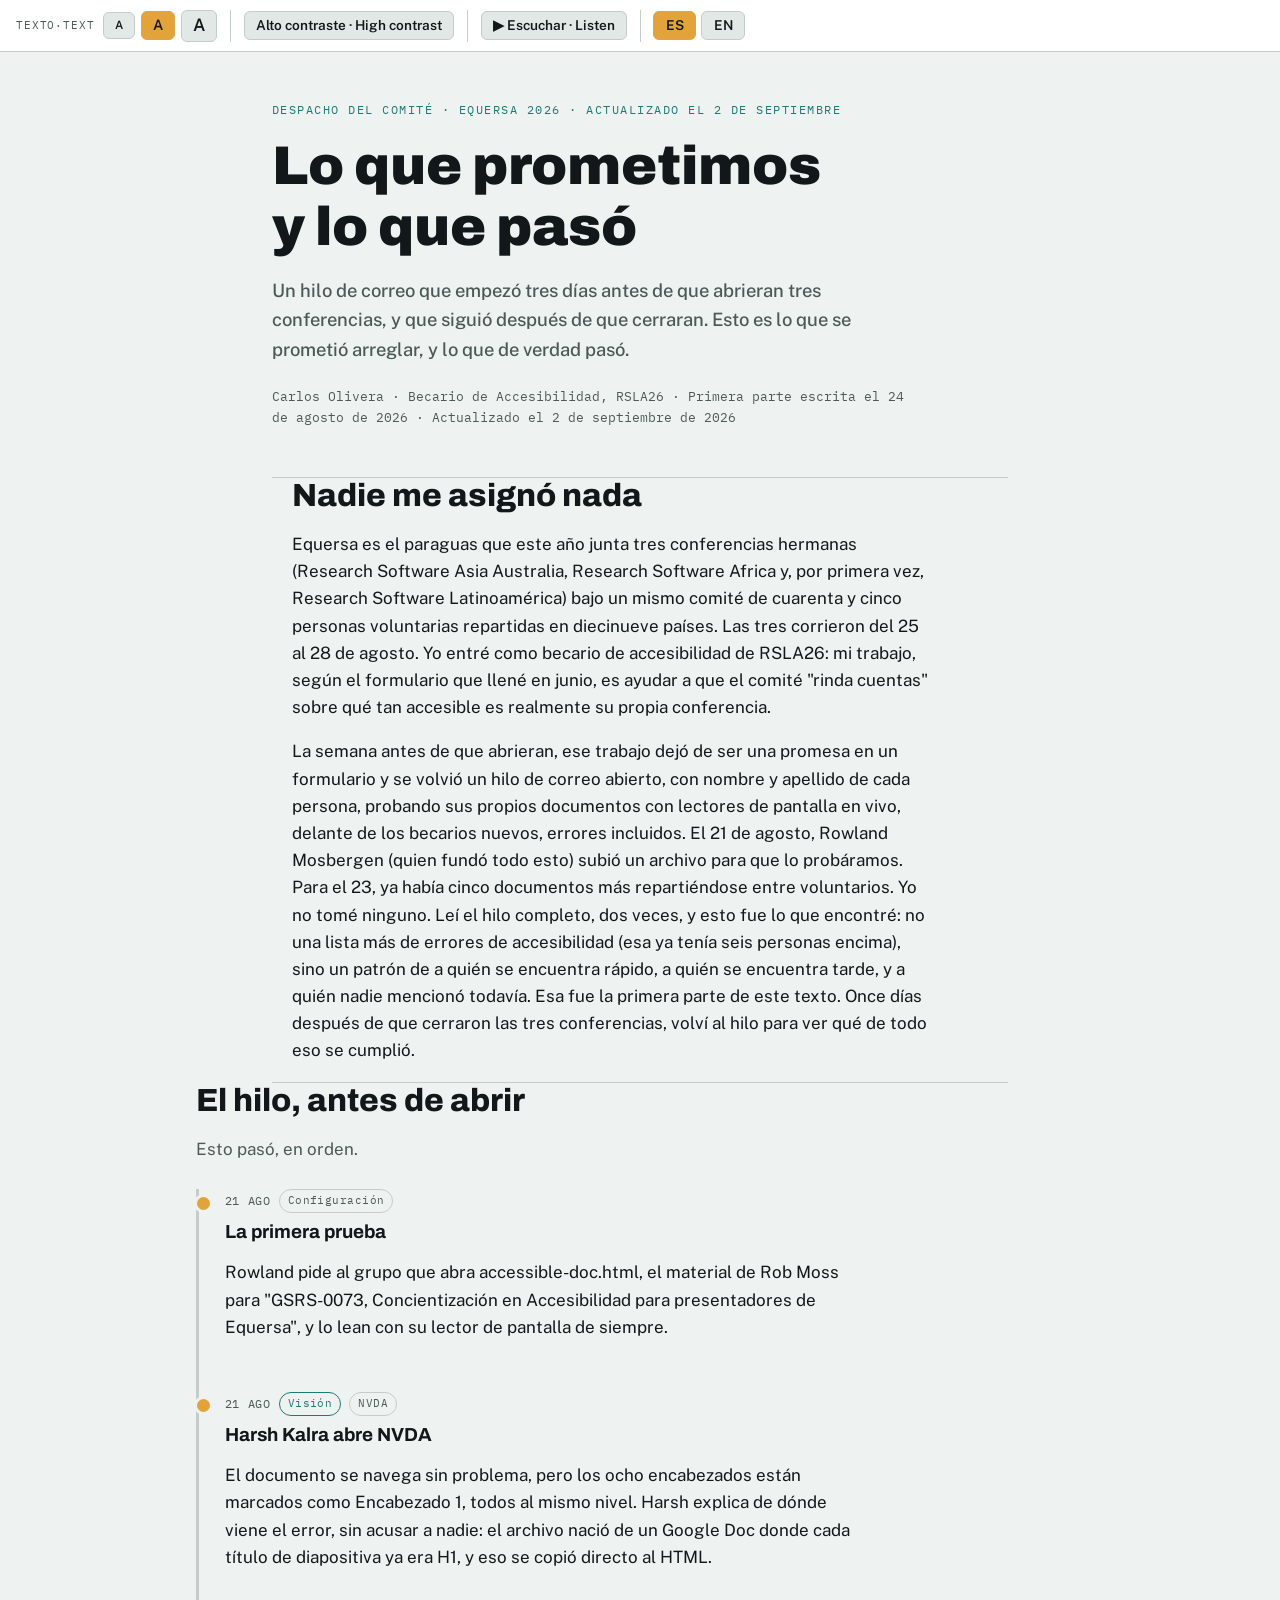
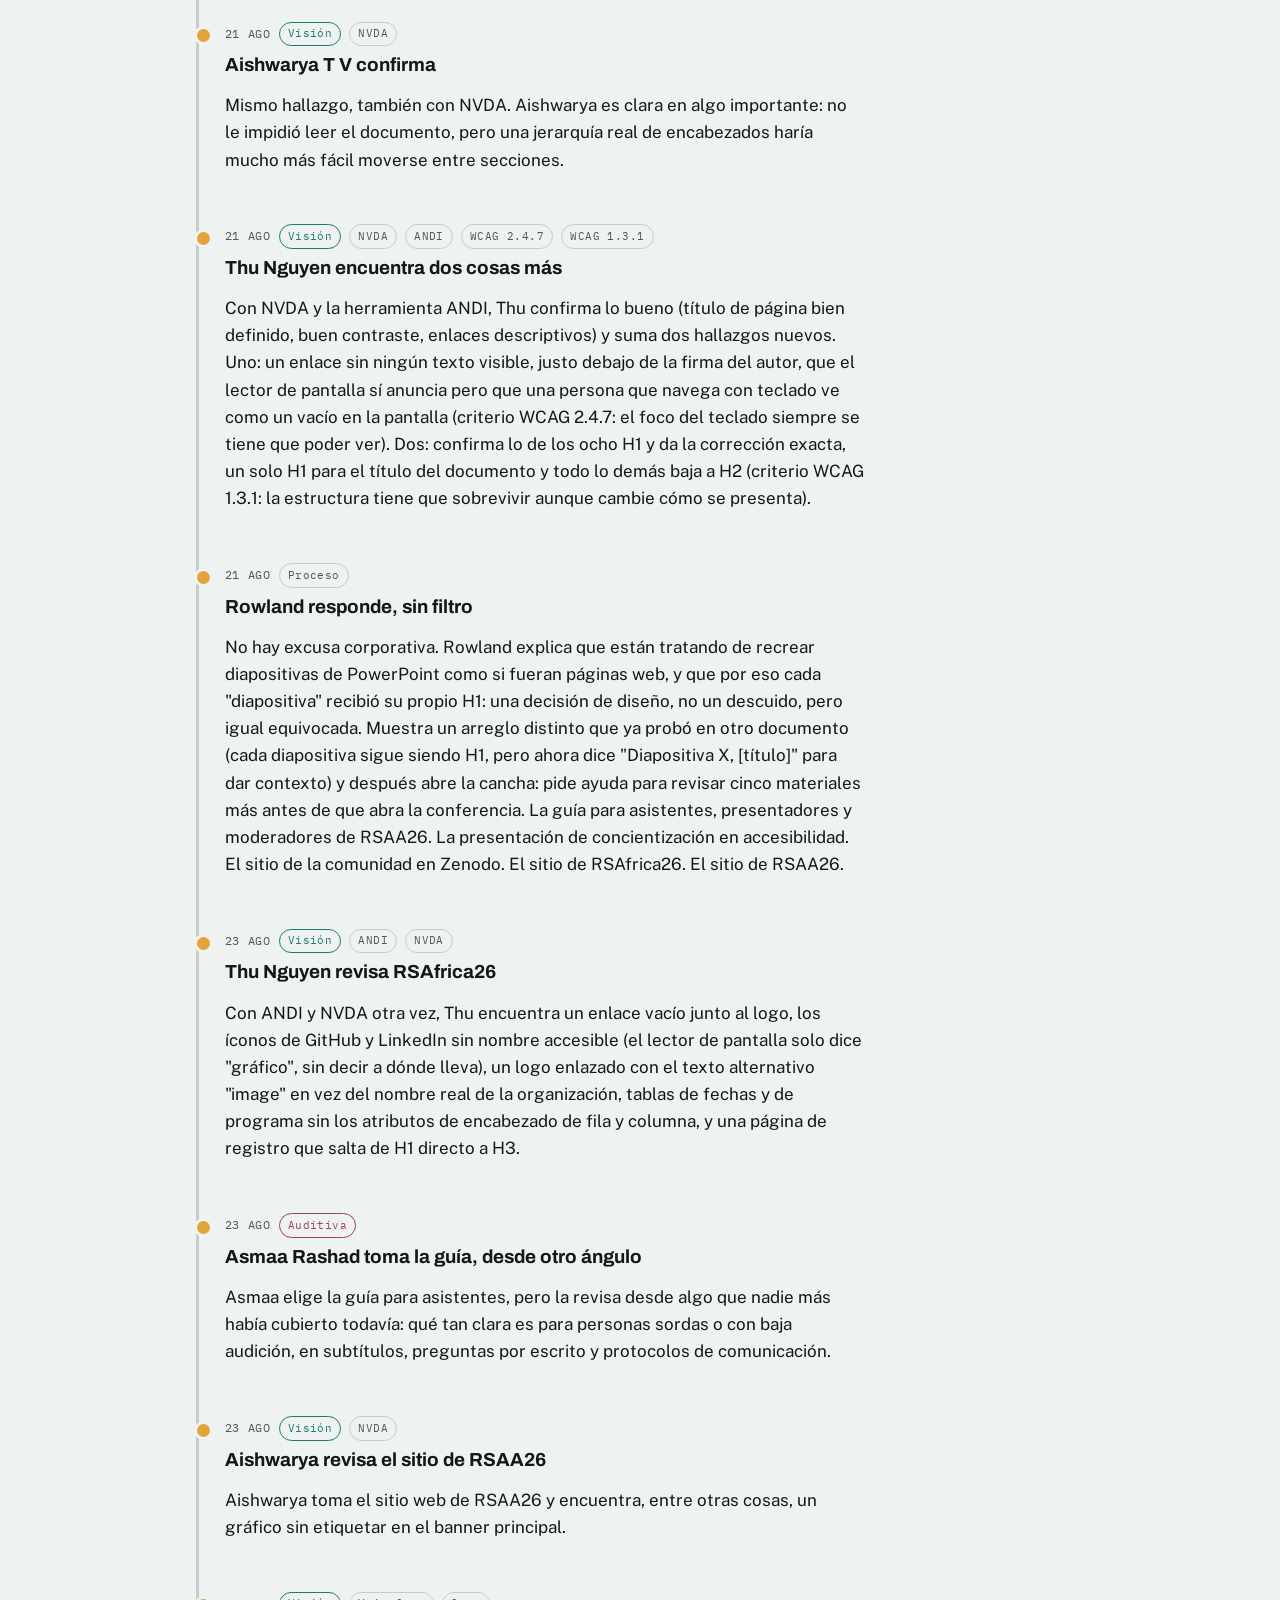
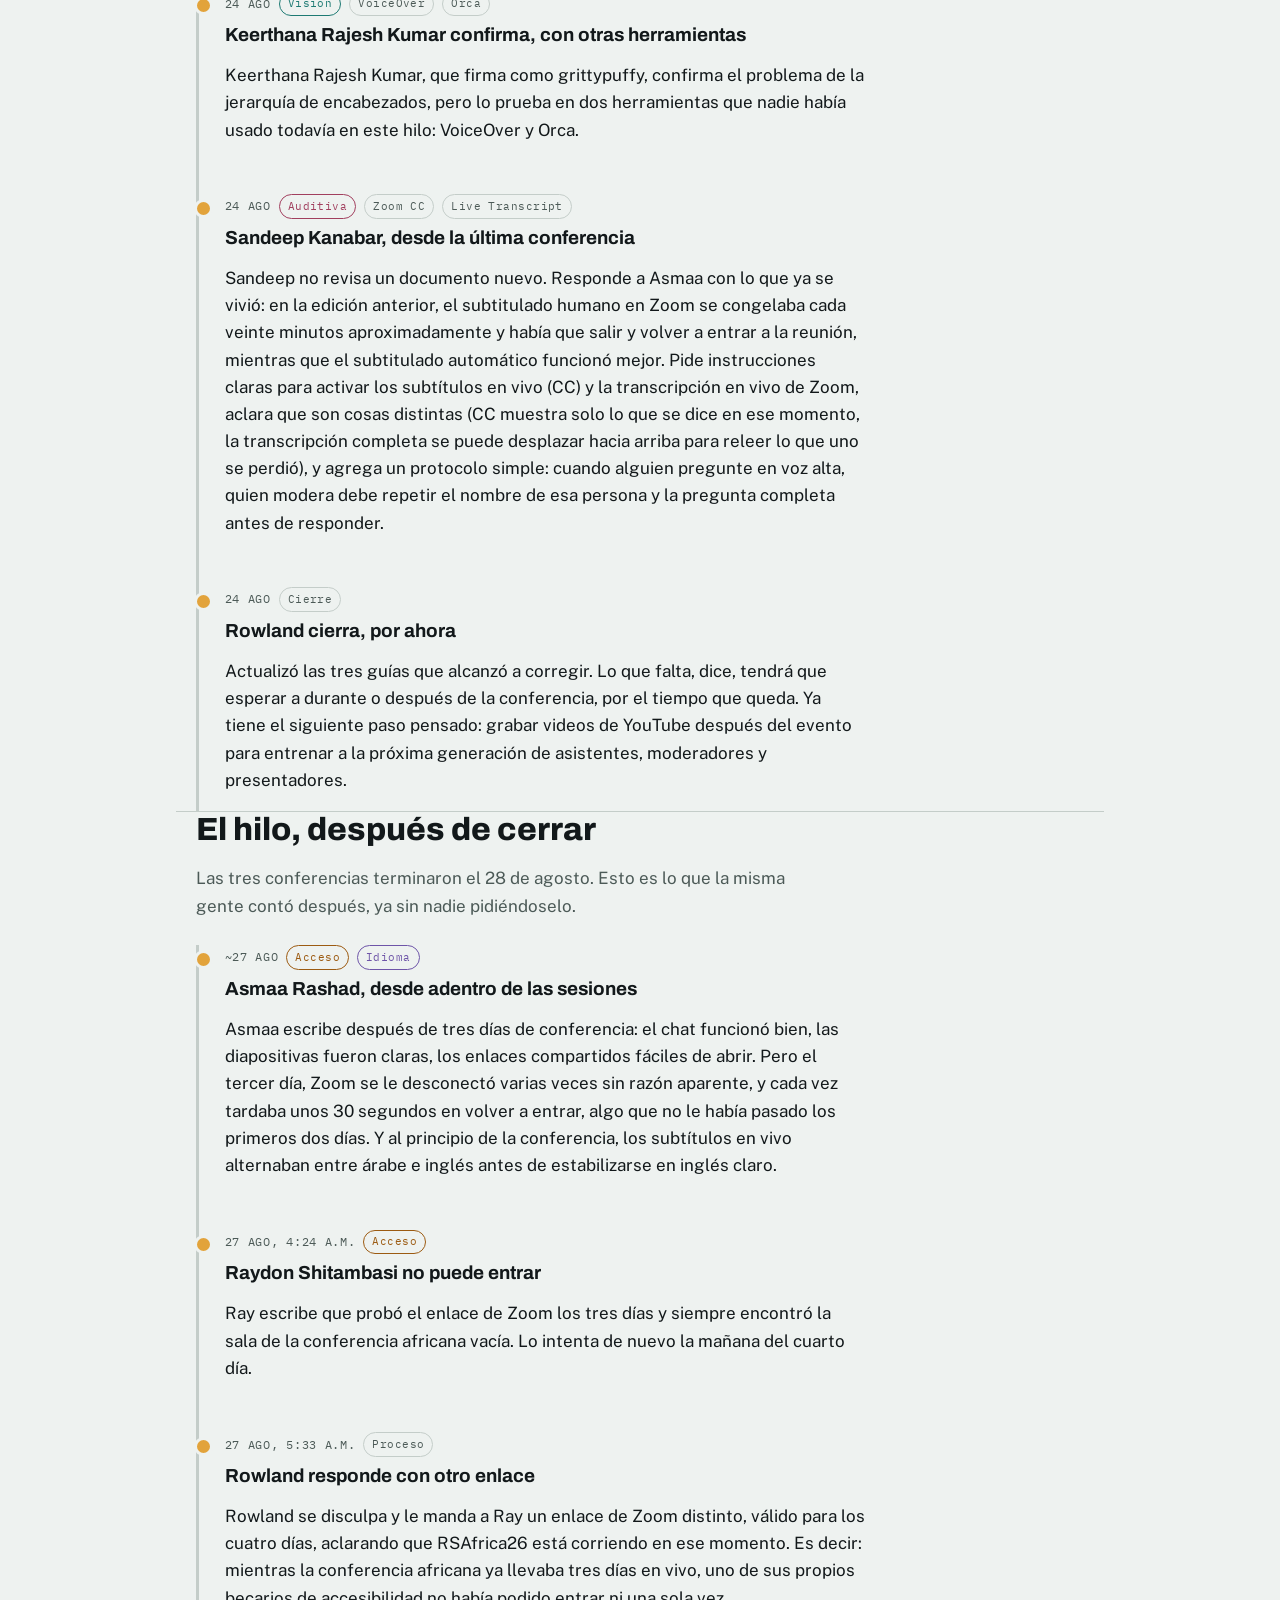
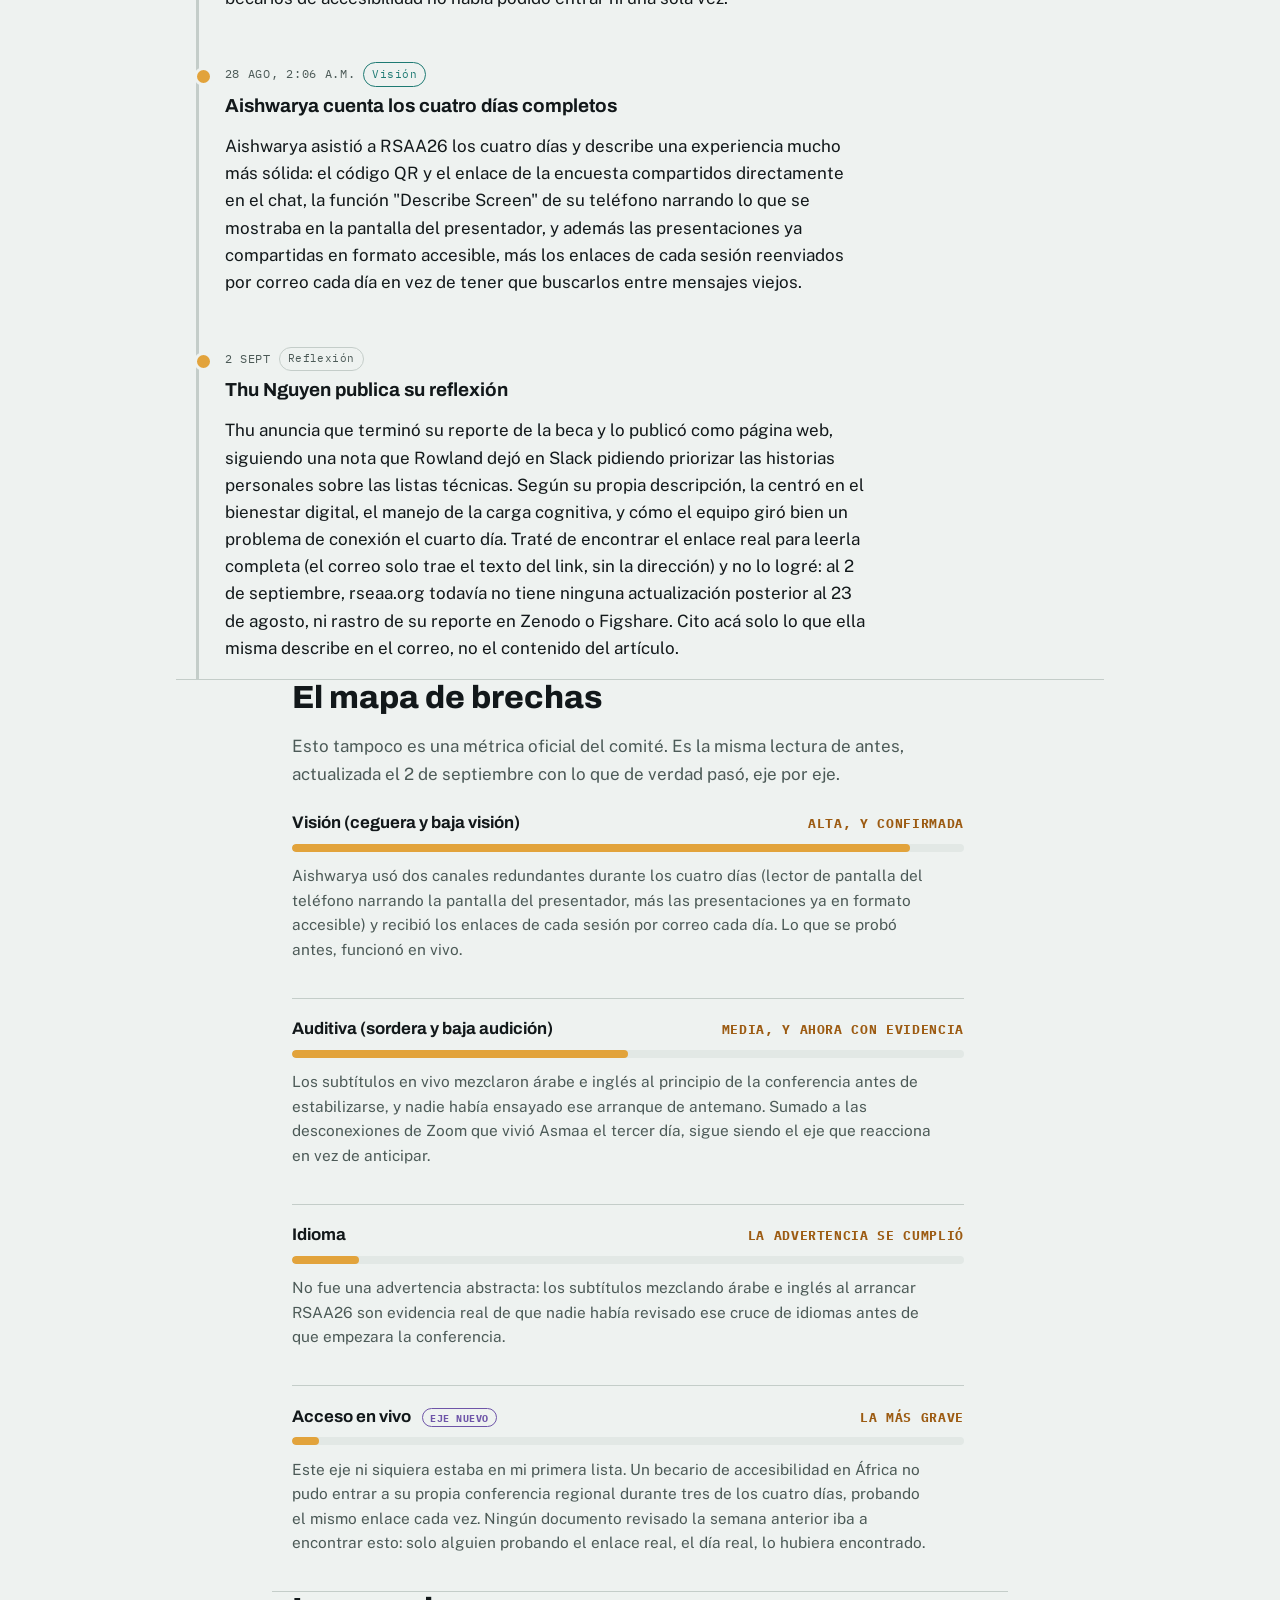
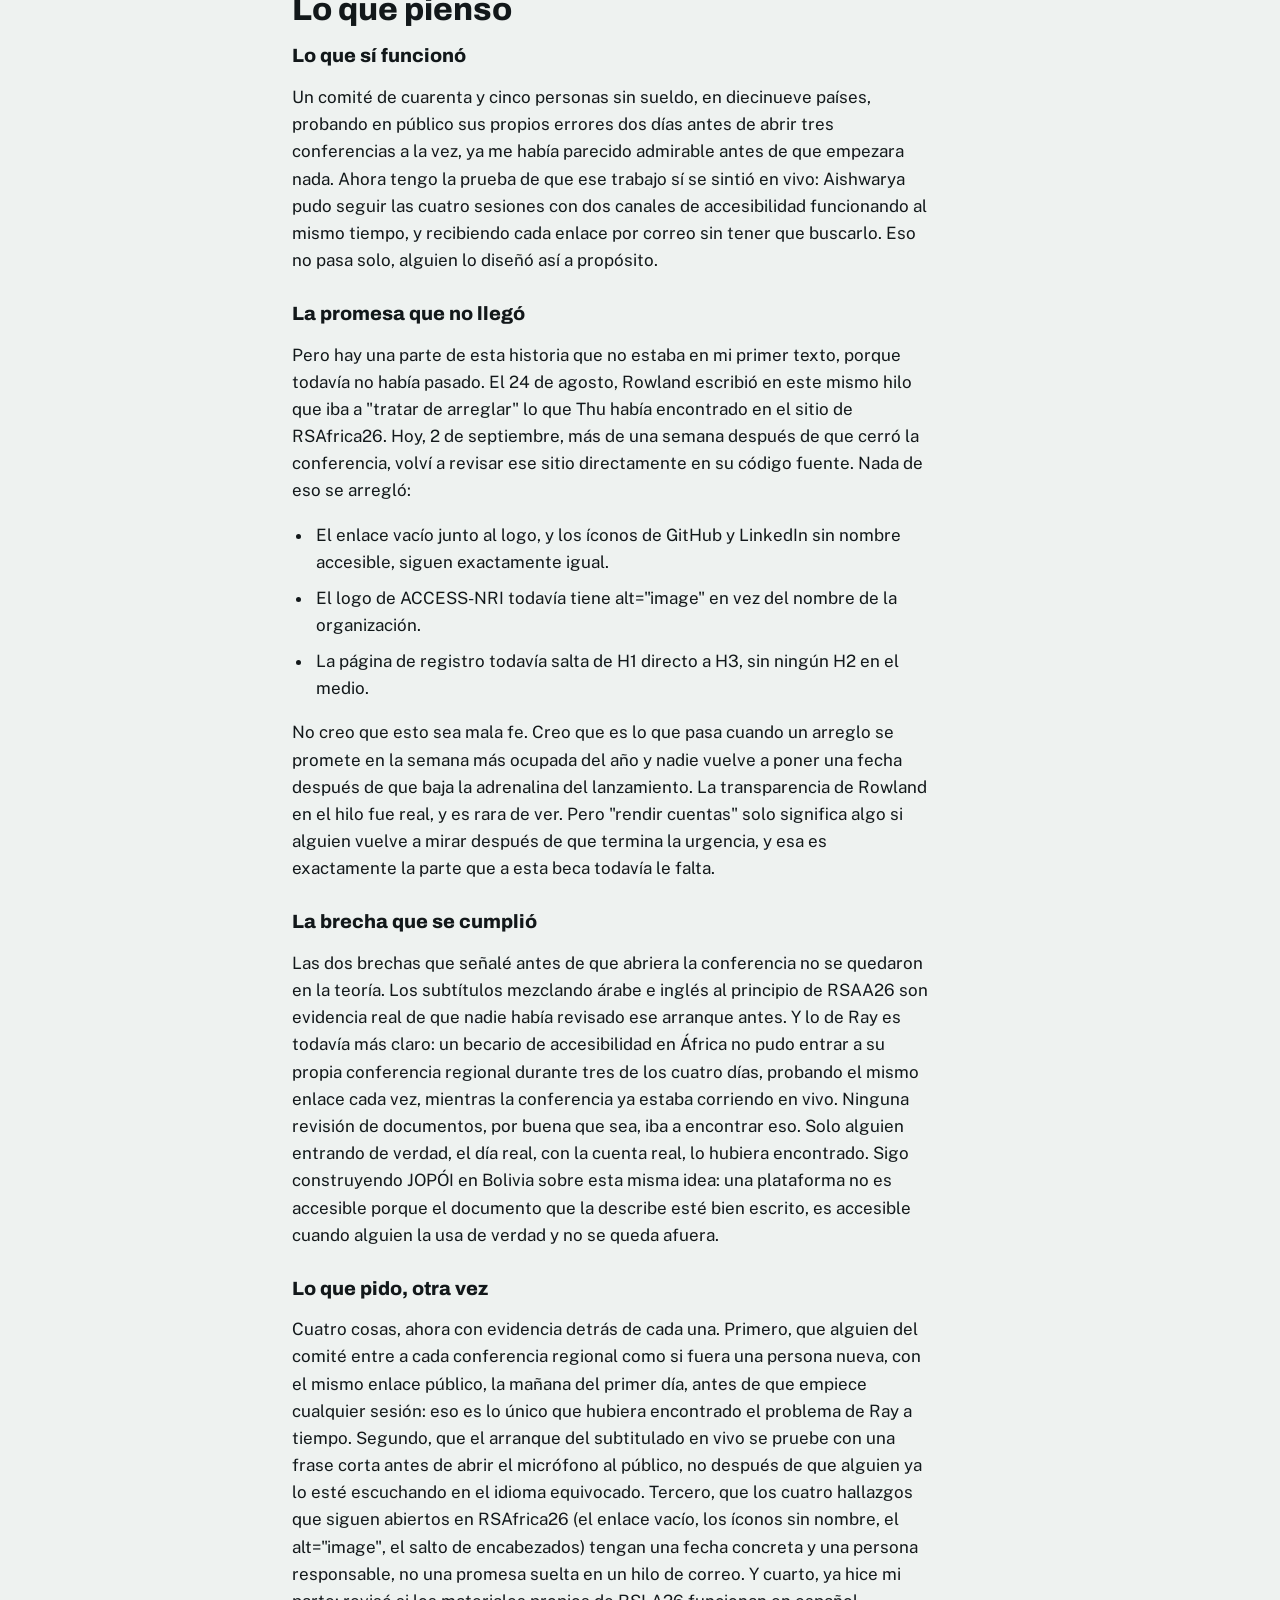
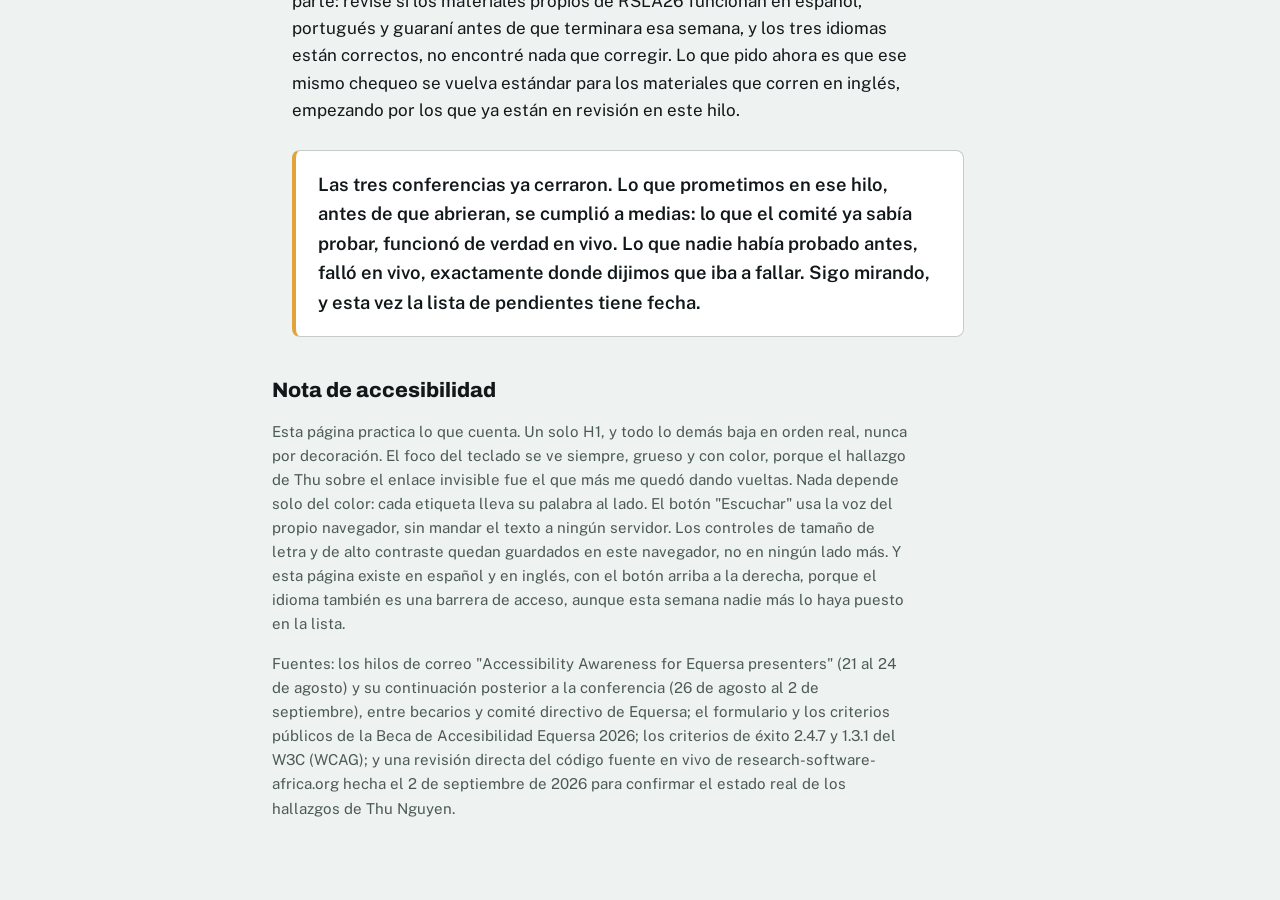
==== public/equersa/index.html @ f3bc0be7 "Add Equersa accessibility fellowship report as standalone page Bilingual (ES/EN) report by Carlos on" ====
<!DOCTYPE html>
<html lang="es">
<head>
<meta charset="UTF-8">
<meta name="viewport" content="width=device-width, initial-scale=1.0">
<title>Lo Que Prometimos Y Lo Que Pasó</title>
<meta name="description" content="Un becario de accesibilidad de Equersa revisa, en español e inglés, lo que el comité de RSAA26/RSAfrica26/RSLA26 prometió arreglar antes de la conferencia y lo que de verdad pasó durante y después de ella.">
<meta property="og:title" content="Lo Que Prometimos Y Lo Que Pasó">
<meta property="og:description" content="Accesibilidad real en RSAA26, RSAfrica26 y RSLA26: lo prometido, lo verificado, lo que falló en vivo. Por Carlos Olivera, becario de accesibilidad de Equersa.">
<meta property="og:type" content="article">
<link rel="icon" href="data:image/svg+xml,%3Csvg xmlns=%22http://www.w3.org/2000/svg%22 viewBox=%220 0 100 100%22%3E%3Ctext y=%22.9em%22 font-size=%2290%22%3E%F0%9F%A7%B5%3C/text%3E%3C/svg%3E">
<link rel="stylesheet" href="https://fonts.googleapis.com/css2?family=Archivo:wght@600;700;800;900&family=Public+Sans:ital,wght@0,400;0,500;0,600;0,700;1,500&family=IBM+Plex+Mono:wght@400;500;600&display=swap">
<style>
  :root {
    --bg: #EEF2F0;
    --surface: #FFFFFF;
    --surface-2: #E2E8E5;
    --border: #C4CDC9;
    --text-hi: #12181A;
    --text-lo: #4C5A57;
    --accent: #9C5B12;
    --accent-strong: #E2A33B;
    --teal: #1E7A73;
    --rose: #A13F5E;
    --violet: #6E55A8;
    --user-scale: 1;
    color-scheme: light;
  }
  @media (prefers-color-scheme: dark) {
    :root:not([data-theme="light"]) {
      --bg: #12151A;
      --surface: #1A1F26;
      --surface-2: #232B33;
      --border: #384450;
      --text-hi: #F2F4F3;
      --text-lo: #ABB6BD;
      --accent: #E2A33B;
      --accent-strong: #E2A33B;
      --teal: #56D6CA;
      --rose: #EE93B4;
      --violet: #B49CE8;
      color-scheme: dark;
    }
  }
  :root[data-theme="dark"] {
    --bg: #12151A;
    --surface: #1A1F26;
    --surface-2: #232B33;
    --border: #384450;
    --text-hi: #F2F4F3;
    --text-lo: #ABB6BD;
    --accent: #E2A33B;
    --accent-strong: #E2A33B;
    --teal: #56D6CA;
    --rose: #EE93B4;
    --violet: #B49CE8;
    color-scheme: dark;
  }
  :root[data-contrast="high"] {
    --bg: #FFFFFF;
    --surface: #FFFFFF;
    --surface-2: #FFFFFF;
    --border: #000000;
    --text-hi: #000000;
    --text-lo: #000000;
    --accent: #7A4300;
    --accent-strong: #7A4300;
    --teal: #004D46;
    --rose: #7A0033;
    --violet: #3D2966;
    color-scheme: light;
  }
  * { box-sizing: border-box; }
  html, body { margin: 0; padding: 0; }
  body {
    background: var(--bg);
    color: var(--text-hi);
    font-family: "Public Sans", -apple-system, "Segoe UI", Roboto, sans-serif;
    font-size: calc(1.0625rem * var(--user-scale));
    line-height: 1.6;
    -webkit-font-smoothing: antialiased;
  }
  img { max-width: 100%; }
  h1, h2, h3 {
    font-family: "Archivo", "Segoe UI", sans-serif;
    color: var(--text-hi);
    text-wrap: balance;
    line-height: 1.12;
    margin: 0;
  }
  .mono {
    font-family: "IBM Plex Mono", ui-monospace, Consolas, monospace;
  }
  a { color: var(--teal); text-decoration-thickness: 2px; text-underline-offset: 3px; }
  a:hover { color: var(--accent); }
  button { font-family: inherit; cursor: pointer; }
  :focus-visible {
    outline: 3px solid var(--accent-strong);
    outline-offset: 3px;
    border-radius: 2px;
  }

  .skip-link {
    position: absolute;
    left: 1rem;
    top: -4rem;
    background: var(--accent-strong);
    color: #14171A;
    font-weight: 700;
    padding: 0.7rem 1.1rem;
    border-radius: 6px;
    z-index: 100;
    transition: top 0.15s ease;
  }
  .skip-link:focus { top: 1rem; }
  @media (prefers-reduced-motion: reduce) { .skip-link { transition: none; } }

  .controlbar {
    position: sticky;
    top: 0;
    z-index: 40;
    display: flex;
    flex-wrap: wrap;
    align-items: center;
    gap: 0.6rem;
    padding: 0.6rem 1rem;
    background: var(--surface);
    border-bottom: 1px solid var(--border);
  }
  .ctl-group { display: flex; align-items: center; gap: 0.35rem; }
  .ctl-label {
    font-family: "IBM Plex Mono", monospace;
    font-size: 0.68rem;
    letter-spacing: 0.08em;
    text-transform: uppercase;
    color: var(--text-lo);
    margin-right: 0.15rem;
  }
  .ctl-btn {
    background: var(--surface-2);
    color: var(--text-hi);
    border: 1px solid var(--border);
    border-radius: 6px;
    padding: 0.4rem 0.7rem;
    font-size: 0.85rem;
    font-weight: 600;
    line-height: 1;
  }
  .ctl-btn[aria-pressed="true"] {
    background: var(--accent-strong);
    color: #14171A;
    border-color: var(--accent-strong);
  }
  .size-s { font-size: 0.72rem; }
  .size-m { font-size: 0.9rem; }
  .size-l { font-size: 1.08rem; }
  .ctl-sep { width: 1px; align-self: stretch; background: var(--border); margin: 0 0.2rem; }

  main { display: block; }
  .wrap { max-width: 46rem; margin: 0 auto; padding: 0 1.25rem; }
  .wrap-wide { max-width: 58rem; margin: 0 auto; padding: 0 1.25rem; }

  .masthead { padding: 3rem 0 2.2rem; border-bottom: 1px solid var(--border); }
  .kicker {
    font-family: "IBM Plex Mono", monospace;
    font-size: 0.78rem;
    letter-spacing: 0.12em;
    text-transform: uppercase;
    color: var(--teal);
    display: block;
    margin-bottom: 1rem;
  }
  h1.title { font-size: clamp(2.1rem, 5vw, 3.4rem); font-weight: 900; }
  .subhead {
    margin-top: 1.1rem;
    font-size: 1.15rem;
    color: var(--text-lo);
    max-width: 40rem;
    font-weight: 500;
  }
  .byline {
    margin-top: 1.4rem;
    font-family: "IBM Plex Mono", monospace;
    font-size: 0.82rem;
    color: var(--text-lo);
  }

  section { padding: 2.6rem 0; border-bottom: 1px solid var(--border); }
  section:last-of-type { border-bottom: none; }
  h2.section-title { font-size: clamp(1.5rem, 3.4vw, 2rem); font-weight: 800; margin-bottom: 1.1rem; }
  .section-intro { color: var(--text-lo); max-width: 40rem; margin-bottom: 1.6rem; }
  p { max-width: 40rem; }
  p + p { margin-top: 1rem; }

  .timeline { position: relative; border-left: 3px solid var(--border); padding-left: 1.6rem; display: flex; flex-direction: column; gap: 2.1rem; max-width: 42rem; }
  .entry { position: relative; }
  .entry::before {
    content: "";
    position: absolute;
    left: -1.94rem;
    top: 0.3rem;
    width: 13px;
    height: 13px;
    border-radius: 50%;
    background: var(--accent-strong);
    border: 3px solid var(--bg);
  }
  .entry-meta { display: flex; flex-wrap: wrap; align-items: center; gap: 0.5rem; margin-bottom: 0.5rem; }
  .entry-date { font-family: "IBM Plex Mono", monospace; font-size: 0.72rem; letter-spacing: 0.06em; color: var(--text-lo); text-transform: uppercase; }
  h3.entry-title { font-size: 1.18rem; font-weight: 700; margin-bottom: 0.5rem; }
  .entry p { color: var(--text-hi); }

  .tag {
    display: inline-block;
    font-family: "IBM Plex Mono", monospace;
    font-size: 0.68rem;
    letter-spacing: 0.04em;
    padding: 0.16rem 0.5rem;
    border-radius: 999px;
    border: 1px solid var(--border);
    color: var(--text-lo);
    white-space: nowrap;
  }
  .tag-vision { border-color: var(--teal); color: var(--teal); }
  .tag-hearing { border-color: var(--rose); color: var(--rose); }
  .tag-access { border-color: var(--accent); color: var(--accent); }
  .tag-language { border-color: var(--violet); color: var(--violet); }
  .tag-process { border-color: var(--border); color: var(--text-lo); }

  .divider {
    max-width: 42rem;
    font-family: "IBM Plex Mono", monospace;
    font-size: 0.78rem;
    letter-spacing: 0.06em;
    text-transform: uppercase;
    color: var(--text-lo);
    margin: 2rem 0 0;
  }

  .meter-row { max-width: 42rem; padding: 1.3rem 0; border-top: 1px solid var(--border); }
  .meter-row:first-of-type { border-top: none; padding-top: 0; }
  .meter-head { display: flex; flex-wrap: wrap; align-items: baseline; justify-content: space-between; gap: 0.6rem; }
  h3.meter-title { font-size: 1.05rem; font-weight: 700; }
  .meter-level { font-family: "IBM Plex Mono", monospace; font-weight: 700; font-size: 0.82rem; letter-spacing: 0.05em; color: var(--accent); text-align: right; }
  .meter-track { margin-top: 0.6rem; height: 8px; border-radius: 999px; background: var(--surface-2); overflow: hidden; }
  .meter-fill { height: 100%; background: var(--accent-strong); border-radius: 999px; }
  .meter-note { margin-top: 0.7rem; color: var(--text-lo); font-size: 0.96rem; }
  .meter-badge {
    font-family: "IBM Plex Mono", monospace;
    font-size: 0.65rem;
    letter-spacing: 0.05em;
    text-transform: uppercase;
    border: 1px solid var(--violet);
    color: var(--violet);
    padding: 0.1rem 0.45rem;
    border-radius: 999px;
    margin-left: 0.5rem;
  }

  .callout {
    max-width: 42rem;
    background: var(--surface);
    border: 1px solid var(--border);
    border-left: 4px solid var(--accent-strong);
    border-radius: 8px;
    padding: 1.2rem 1.4rem;
    margin-top: 1.6rem;
  }
  .callout p { margin: 0; color: var(--text-hi); }

  h3.sub-title { font-size: 1.2rem; font-weight: 800; margin: 1.8rem 0 0.6rem; }
  h3.sub-title:first-of-type { margin-top: 0; }

  .evidence-list {
    max-width: 40rem;
    margin: 1rem 0;
    padding-left: 1.3rem;
    color: var(--text-hi);
    display: flex;
    flex-direction: column;
    gap: 0.55rem;
  }
  .evidence-list li { padding-left: 0.2rem; }

  .closing {
    max-width: 40rem;
    font-size: 1.15rem;
    font-weight: 600;
    margin-top: 1.6rem;
  }

  footer.a11y-note { padding: 2.6rem 0 4rem; }
  footer.a11y-note p { color: var(--text-lo); font-size: 0.94rem; }
  footer.a11y-note h2.section-title { font-size: 1.3rem; }

  @media (prefers-reduced-motion: no-preference) {
    .masthead { animation: rise 0.5s ease both; }
    @keyframes rise { from { opacity: 0; transform: translateY(10px); } to { opacity: 1; transform: translateY(0); } }
  }

  @media (max-width: 640px) {
    .controlbar { gap: 0.4rem; }
    .ctl-label { display: none; }
  }
</style>
</head>
<body>

<a class="skip-link" href="#main">Saltar al contenido · Skip to content</a>

<div class="controlbar" role="toolbar" aria-label="Preferencias de lectura · Reading preferences">
  <div class="ctl-group">
    <span class="ctl-label">Texto·Text</span>
    <button type="button" id="size-s" class="ctl-btn size-s" aria-label="Tamaño de texto pequeño · Small text size">A</button>
    <button type="button" id="size-m" class="ctl-btn size-m" aria-label="Tamaño de texto mediano · Medium text size" aria-pressed="true">A</button>
    <button type="button" id="size-l" class="ctl-btn size-l" aria-label="Tamaño de texto grande · Large text size">A</button>
  </div>
  <div class="ctl-sep"></div>
  <div class="ctl-group">
    <button type="button" id="contrast-toggle" class="ctl-btn" aria-pressed="false">Alto contraste · High contrast</button>
  </div>
  <div class="ctl-sep"></div>
  <div class="ctl-group">
    <button type="button" id="listen-toggle" class="ctl-btn" aria-pressed="false">▶ Escuchar · Listen</button>
  </div>
  <div class="ctl-sep"></div>
  <div class="ctl-group" role="group" aria-label="Idioma · Language">
    <button type="button" id="lang-es" class="ctl-btn" aria-pressed="true">ES</button>
    <button type="button" id="lang-en" class="ctl-btn" aria-pressed="false">EN</button>
  </div>
</div>

<main id="main">

<div id="content-es" lang="es">

  <header class="masthead wrap">
    <span class="kicker">Despacho del comité · Equersa 2026 · Actualizado el 2 de septiembre</span>
    <h1 class="title">Lo que prometimos y lo que pasó</h1>
    <p class="subhead">Un hilo de correo que empezó tres días antes de que abrieran tres conferencias, y que siguió después de que cerraran. Esto es lo que se prometió arreglar, y lo que de verdad pasó.</p>
    <p class="byline mono">Carlos Olivera · Becario de Accesibilidad, RSLA26 · Primera parte escrita el 24 de agosto de 2026 · Actualizado el 2 de septiembre de 2026</p>
  </header>

  <section class="wrap">
    <h2 class="section-title">Nadie me asignó nada</h2>
    <p>Equersa es el paraguas que este año junta tres conferencias hermanas (Research Software Asia Australia, Research Software Africa y, por primera vez, Research Software Latinoamérica) bajo un mismo comité de cuarenta y cinco personas voluntarias repartidas en diecinueve países. Las tres corrieron del 25 al 28 de agosto. Yo entré como becario de accesibilidad de RSLA26: mi trabajo, según el formulario que llené en junio, es ayudar a que el comité "rinda cuentas" sobre qué tan accesible es realmente su propia conferencia.</p>
    <p>La semana antes de que abrieran, ese trabajo dejó de ser una promesa en un formulario y se volvió un hilo de correo abierto, con nombre y apellido de cada persona, probando sus propios documentos con lectores de pantalla en vivo, delante de los becarios nuevos, errores incluidos. El 21 de agosto, Rowland Mosbergen (quien fundó todo esto) subió un archivo para que lo probáramos. Para el 23, ya había cinco documentos más repartiéndose entre voluntarios. Yo no tomé ninguno. Leí el hilo completo, dos veces, y esto fue lo que encontré: no una lista más de errores de accesibilidad (esa ya tenía seis personas encima), sino un patrón de a quién se encuentra rápido, a quién se encuentra tarde, y a quién nadie mencionó todavía. Esa fue la primera parte de este texto. Once días después de que cerraron las tres conferencias, volví al hilo para ver qué de todo eso se cumplió.</p>
  </section>

  <section class="wrap-wide">
    <h2 class="section-title">El hilo, antes de abrir</h2>
    <p class="section-intro">Esto pasó, en orden.</p>
    <div class="timeline">

      <article class="entry">
        <div class="entry-meta"><span class="entry-date mono">21 ago</span><span class="tag tag-process">Configuración</span></div>
        <h3 class="entry-title">La primera prueba</h3>
        <p>Rowland pide al grupo que abra accessible-doc.html, el material de Rob Moss para "GSRS-0073, Concientización en Accesibilidad para presentadores de Equersa", y lo lean con su lector de pantalla de siempre.</p>
      </article>

      <article class="entry">
        <div class="entry-meta"><span class="entry-date mono">21 ago</span><span class="tag tag-vision">Visión</span><span class="tag mono">NVDA</span></div>
        <h3 class="entry-title">Harsh Kalra abre NVDA</h3>
        <p>El documento se navega sin problema, pero los ocho encabezados están marcados como Encabezado 1, todos al mismo nivel. Harsh explica de dónde viene el error, sin acusar a nadie: el archivo nació de un Google Doc donde cada título de diapositiva ya era H1, y eso se copió directo al HTML.</p>
      </article>

      <article class="entry">
        <div class="entry-meta"><span class="entry-date mono">21 ago</span><span class="tag tag-vision">Visión</span><span class="tag mono">NVDA</span></div>
        <h3 class="entry-title">Aishwarya T V confirma</h3>
        <p>Mismo hallazgo, también con NVDA. Aishwarya es clara en algo importante: no le impidió leer el documento, pero una jerarquía real de encabezados haría mucho más fácil moverse entre secciones.</p>
      </article>

      <article class="entry">
        <div class="entry-meta"><span class="entry-date mono">21 ago</span><span class="tag tag-vision">Visión</span><span class="tag mono">NVDA</span><span class="tag mono">ANDI</span><span class="tag mono">WCAG 2.4.7</span><span class="tag mono">WCAG 1.3.1</span></div>
        <h3 class="entry-title">Thu Nguyen encuentra dos cosas más</h3>
        <p>Con NVDA y la herramienta ANDI, Thu confirma lo bueno (título de página bien definido, buen contraste, enlaces descriptivos) y suma dos hallazgos nuevos. Uno: un enlace sin ningún texto visible, justo debajo de la firma del autor, que el lector de pantalla sí anuncia pero que una persona que navega con teclado ve como un vacío en la pantalla (criterio WCAG 2.4.7: el foco del teclado siempre se tiene que poder ver). Dos: confirma lo de los ocho H1 y da la corrección exacta, un solo H1 para el título del documento y todo lo demás baja a H2 (criterio WCAG 1.3.1: la estructura tiene que sobrevivir aunque cambie cómo se presenta).</p>
      </article>

      <article class="entry">
        <div class="entry-meta"><span class="entry-date mono">21 ago</span><span class="tag tag-process">Proceso</span></div>
        <h3 class="entry-title">Rowland responde, sin filtro</h3>
        <p>No hay excusa corporativa. Rowland explica que están tratando de recrear diapositivas de PowerPoint como si fueran páginas web, y que por eso cada "diapositiva" recibió su propio H1: una decisión de diseño, no un descuido, pero igual equivocada. Muestra un arreglo distinto que ya probó en otro documento (cada diapositiva sigue siendo H1, pero ahora dice "Diapositiva X, [título]" para dar contexto) y después abre la cancha: pide ayuda para revisar cinco materiales más antes de que abra la conferencia. La guía para asistentes, presentadores y moderadores de RSAA26. La presentación de concientización en accesibilidad. El sitio de la comunidad en Zenodo. El sitio de RSAfrica26. El sitio de RSAA26.</p>
      </article>

      <article class="entry">
        <div class="entry-meta"><span class="entry-date mono">23 ago</span><span class="tag tag-vision">Visión</span><span class="tag mono">ANDI</span><span class="tag mono">NVDA</span></div>
        <h3 class="entry-title">Thu Nguyen revisa RSAfrica26</h3>
        <p>Con ANDI y NVDA otra vez, Thu encuentra un enlace vacío junto al logo, los íconos de GitHub y LinkedIn sin nombre accesible (el lector de pantalla solo dice "gráfico", sin decir a dónde lleva), un logo enlazado con el texto alternativo "image" en vez del nombre real de la organización, tablas de fechas y de programa sin los atributos de encabezado de fila y columna, y una página de registro que salta de H1 directo a H3.</p>
      </article>

      <article class="entry">
        <div class="entry-meta"><span class="entry-date mono">23 ago</span><span class="tag tag-hearing">Auditiva</span></div>
        <h3 class="entry-title">Asmaa Rashad toma la guía, desde otro ángulo</h3>
        <p>Asmaa elige la guía para asistentes, pero la revisa desde algo que nadie más había cubierto todavía: qué tan clara es para personas sordas o con baja audición, en subtítulos, preguntas por escrito y protocolos de comunicación.</p>
      </article>

      <article class="entry">
        <div class="entry-meta"><span class="entry-date mono">23 ago</span><span class="tag tag-vision">Visión</span><span class="tag mono">NVDA</span></div>
        <h3 class="entry-title">Aishwarya revisa el sitio de RSAA26</h3>
        <p>Aishwarya toma el sitio web de RSAA26 y encuentra, entre otras cosas, un gráfico sin etiquetar en el banner principal.</p>
      </article>

      <article class="entry">
        <div class="entry-meta"><span class="entry-date mono">24 ago</span><span class="tag tag-vision">Visión</span><span class="tag mono">VoiceOver</span><span class="tag mono">Orca</span></div>
        <h3 class="entry-title">Keerthana Rajesh Kumar confirma, con otras herramientas</h3>
        <p>Keerthana Rajesh Kumar, que firma como grittypuffy, confirma el problema de la jerarquía de encabezados, pero lo prueba en dos herramientas que nadie había usado todavía en este hilo: VoiceOver y Orca.</p>
      </article>

      <article class="entry">
        <div class="entry-meta"><span class="entry-date mono">24 ago</span><span class="tag tag-hearing">Auditiva</span><span class="tag mono">Zoom CC</span><span class="tag mono">Live Transcript</span></div>
        <h3 class="entry-title">Sandeep Kanabar, desde la última conferencia</h3>
        <p>Sandeep no revisa un documento nuevo. Responde a Asmaa con lo que ya se vivió: en la edición anterior, el subtitulado humano en Zoom se congelaba cada veinte minutos aproximadamente y había que salir y volver a entrar a la reunión, mientras que el subtitulado automático funcionó mejor. Pide instrucciones claras para activar los subtítulos en vivo (CC) y la transcripción en vivo de Zoom, aclara que son cosas distintas (CC muestra solo lo que se dice en ese momento, la transcripción completa se puede desplazar hacia arriba para releer lo que uno se perdió), y agrega un protocolo simple: cuando alguien pregunte en voz alta, quien modera debe repetir el nombre de esa persona y la pregunta completa antes de responder.</p>
      </article>

      <article class="entry">
        <div class="entry-meta"><span class="entry-date mono">24 ago</span><span class="tag tag-process">Cierre</span></div>
        <h3 class="entry-title">Rowland cierra, por ahora</h3>
        <p>Actualizó las tres guías que alcanzó a corregir. Lo que falta, dice, tendrá que esperar a durante o después de la conferencia, por el tiempo que queda. Ya tiene el siguiente paso pensado: grabar videos de YouTube después del evento para entrenar a la próxima generación de asistentes, moderadores y presentadores.</p>
      </article>

    </div>
  </section>

  <section class="wrap-wide">
    <h2 class="section-title">El hilo, después de cerrar</h2>
    <p class="section-intro">Las tres conferencias terminaron el 28 de agosto. Esto es lo que la misma gente contó después, ya sin nadie pidiéndoselo.</p>
    <div class="timeline">

      <article class="entry">
        <div class="entry-meta"><span class="entry-date mono">~27 ago</span><span class="tag tag-access">Acceso</span><span class="tag tag-language">Idioma</span></div>
        <h3 class="entry-title">Asmaa Rashad, desde adentro de las sesiones</h3>
        <p>Asmaa escribe después de tres días de conferencia: el chat funcionó bien, las diapositivas fueron claras, los enlaces compartidos fáciles de abrir. Pero el tercer día, Zoom se le desconectó varias veces sin razón aparente, y cada vez tardaba unos 30 segundos en volver a entrar, algo que no le había pasado los primeros dos días. Y al principio de la conferencia, los subtítulos en vivo alternaban entre árabe e inglés antes de estabilizarse en inglés claro.</p>
      </article>

      <article class="entry">
        <div class="entry-meta"><span class="entry-date mono">27 ago, 4:24 a.m.</span><span class="tag tag-access">Acceso</span></div>
        <h3 class="entry-title">Raydon Shitambasi no puede entrar</h3>
        <p>Ray escribe que probó el enlace de Zoom los tres días y siempre encontró la sala de la conferencia africana vacía. Lo intenta de nuevo la mañana del cuarto día.</p>
      </article>

      <article class="entry">
        <div class="entry-meta"><span class="entry-date mono">27 ago, 5:33 a.m.</span><span class="tag tag-process">Proceso</span></div>
        <h3 class="entry-title">Rowland responde con otro enlace</h3>
        <p>Rowland se disculpa y le manda a Ray un enlace de Zoom distinto, válido para los cuatro días, aclarando que RSAfrica26 está corriendo en ese momento. Es decir: mientras la conferencia africana ya llevaba tres días en vivo, uno de sus propios becarios de accesibilidad no había podido entrar ni una sola vez.</p>
      </article>

      <article class="entry">
        <div class="entry-meta"><span class="entry-date mono">28 ago, 2:06 a.m.</span><span class="tag tag-vision">Visión</span></div>
        <h3 class="entry-title">Aishwarya cuenta los cuatro días completos</h3>
        <p>Aishwarya asistió a RSAA26 los cuatro días y describe una experiencia mucho más sólida: el código QR y el enlace de la encuesta compartidos directamente en el chat, la función "Describe Screen" de su teléfono narrando lo que se mostraba en la pantalla del presentador, y además las presentaciones ya compartidas en formato accesible, más los enlaces de cada sesión reenviados por correo cada día en vez de tener que buscarlos entre mensajes viejos.</p>
      </article>

      <article class="entry">
        <div class="entry-meta"><span class="entry-date mono">2 sept</span><span class="tag tag-process">Reflexión</span></div>
        <h3 class="entry-title">Thu Nguyen publica su reflexión</h3>
        <p>Thu anuncia que terminó su reporte de la beca y lo publicó como página web, siguiendo una nota que Rowland dejó en Slack pidiendo priorizar las historias personales sobre las listas técnicas. Según su propia descripción, la centró en el bienestar digital, el manejo de la carga cognitiva, y cómo el equipo giró bien un problema de conexión el cuarto día. Traté de encontrar el enlace real para leerla completa (el correo solo trae el texto del link, sin la dirección) y no lo logré: al 2 de septiembre, rseaa.org todavía no tiene ninguna actualización posterior al 23 de agosto, ni rastro de su reporte en Zenodo o Figshare. Cito acá solo lo que ella misma describe en el correo, no el contenido del artículo.</p>
      </article>

    </div>
  </section>

  <section class="wrap">
    <h2 class="section-title">El mapa de brechas</h2>
    <p class="section-intro">Esto tampoco es una métrica oficial del comité. Es la misma lectura de antes, actualizada el 2 de septiembre con lo que de verdad pasó, eje por eje.</p>

    <div class="meter-row">
      <div class="meter-head">
        <h3 class="meter-title">Visión (ceguera y baja visión)</h3>
        <span class="meter-level">ALTA, Y CONFIRMADA</span>
      </div>
      <div class="meter-track" aria-hidden="true"><div class="meter-fill" style="width:92%"></div></div>
      <p class="meter-note">Aishwarya usó dos canales redundantes durante los cuatro días (lector de pantalla del teléfono narrando la pantalla del presentador, más las presentaciones ya en formato accesible) y recibió los enlaces de cada sesión por correo cada día. Lo que se probó antes, funcionó en vivo.</p>
    </div>

    <div class="meter-row">
      <div class="meter-head">
        <h3 class="meter-title">Auditiva (sordera y baja audición)</h3>
        <span class="meter-level">MEDIA, Y AHORA CON EVIDENCIA</span>
      </div>
      <div class="meter-track" aria-hidden="true"><div class="meter-fill" style="width:50%"></div></div>
      <p class="meter-note">Los subtítulos en vivo mezclaron árabe e inglés al principio de la conferencia antes de estabilizarse, y nadie había ensayado ese arranque de antemano. Sumado a las desconexiones de Zoom que vivió Asmaa el tercer día, sigue siendo el eje que reacciona en vez de anticipar.</p>
    </div>

    <div class="meter-row">
      <div class="meter-head">
        <h3 class="meter-title">Idioma</h3>
        <span class="meter-level">LA ADVERTENCIA SE CUMPLIÓ</span>
      </div>
      <div class="meter-track" aria-hidden="true"><div class="meter-fill" style="width:10%"></div></div>
      <p class="meter-note">No fue una advertencia abstracta: los subtítulos mezclando árabe e inglés al arrancar RSAA26 son evidencia real de que nadie había revisado ese cruce de idiomas antes de que empezara la conferencia.</p>
    </div>

    <div class="meter-row">
      <div class="meter-head">
        <h3 class="meter-title">Acceso en vivo <span class="meter-badge">eje nuevo</span></h3>
        <span class="meter-level">LA MÁS GRAVE</span>
      </div>
      <div class="meter-track" aria-hidden="true"><div class="meter-fill" style="width:4%"></div></div>
      <p class="meter-note">Este eje ni siquiera estaba en mi primera lista. Un becario de accesibilidad en África no pudo entrar a su propia conferencia regional durante tres de los cuatro días, probando el mismo enlace cada vez. Ningún documento revisado la semana anterior iba a encontrar esto: solo alguien probando el enlace real, el día real, lo hubiera encontrado.</p>
    </div>
  </section>

  <section class="wrap">
    <h2 class="section-title">Lo que pienso</h2>

    <h3 class="sub-title">Lo que sí funcionó</h3>
    <p>Un comité de cuarenta y cinco personas sin sueldo, en diecinueve países, probando en público sus propios errores dos días antes de abrir tres conferencias a la vez, ya me había parecido admirable antes de que empezara nada. Ahora tengo la prueba de que ese trabajo sí se sintió en vivo: Aishwarya pudo seguir las cuatro sesiones con dos canales de accesibilidad funcionando al mismo tiempo, y recibiendo cada enlace por correo sin tener que buscarlo. Eso no pasa solo, alguien lo diseñó así a propósito.</p>

    <h3 class="sub-title">La promesa que no llegó</h3>
    <p>Pero hay una parte de esta historia que no estaba en mi primer texto, porque todavía no había pasado. El 24 de agosto, Rowland escribió en este mismo hilo que iba a "tratar de arreglar" lo que Thu había encontrado en el sitio de RSAfrica26. Hoy, 2 de septiembre, más de una semana después de que cerró la conferencia, volví a revisar ese sitio directamente en su código fuente. Nada de eso se arregló:</p>
    <ul class="evidence-list">
      <li>El enlace vacío junto al logo, y los íconos de GitHub y LinkedIn sin nombre accesible, siguen exactamente igual.</li>
      <li>El logo de ACCESS-NRI todavía tiene alt="image" en vez del nombre de la organización.</li>
      <li>La página de registro todavía salta de H1 directo a H3, sin ningún H2 en el medio.</li>
    </ul>
    <p>No creo que esto sea mala fe. Creo que es lo que pasa cuando un arreglo se promete en la semana más ocupada del año y nadie vuelve a poner una fecha después de que baja la adrenalina del lanzamiento. La transparencia de Rowland en el hilo fue real, y es rara de ver. Pero "rendir cuentas" solo significa algo si alguien vuelve a mirar después de que termina la urgencia, y esa es exactamente la parte que a esta beca todavía le falta.</p>

    <h3 class="sub-title">La brecha que se cumplió</h3>
    <p>Las dos brechas que señalé antes de que abriera la conferencia no se quedaron en la teoría. Los subtítulos mezclando árabe e inglés al principio de RSAA26 son evidencia real de que nadie había revisado ese arranque antes. Y lo de Ray es todavía más claro: un becario de accesibilidad en África no pudo entrar a su propia conferencia regional durante tres de los cuatro días, probando el mismo enlace cada vez, mientras la conferencia ya estaba corriendo en vivo. Ninguna revisión de documentos, por buena que sea, iba a encontrar eso. Solo alguien entrando de verdad, el día real, con la cuenta real, lo hubiera encontrado. Sigo construyendo JOPÓI en Bolivia sobre esta misma idea: una plataforma no es accesible porque el documento que la describe esté bien escrito, es accesible cuando alguien la usa de verdad y no se queda afuera.</p>

    <h3 class="sub-title">Lo que pido, otra vez</h3>
    <p>Cuatro cosas, ahora con evidencia detrás de cada una. Primero, que alguien del comité entre a cada conferencia regional como si fuera una persona nueva, con el mismo enlace público, la mañana del primer día, antes de que empiece cualquier sesión: eso es lo único que hubiera encontrado el problema de Ray a tiempo. Segundo, que el arranque del subtitulado en vivo se pruebe con una frase corta antes de abrir el micrófono al público, no después de que alguien ya lo esté escuchando en el idioma equivocado. Tercero, que los cuatro hallazgos que siguen abiertos en RSAfrica26 (el enlace vacío, los íconos sin nombre, el alt="image", el salto de encabezados) tengan una fecha concreta y una persona responsable, no una promesa suelta en un hilo de correo. Y cuarto, ya hice mi parte: revisé si los materiales propios de RSLA26 funcionan en español, portugués y guaraní antes de que terminara esa semana, y los tres idiomas están correctos, no encontré nada que corregir. Lo que pido ahora es que ese mismo chequeo se vuelva estándar para los materiales que corren en inglés, empezando por los que ya están en revisión en este hilo.</p>

    <div class="callout">
      <p class="closing">Las tres conferencias ya cerraron. Lo que prometimos en ese hilo, antes de que abrieran, se cumplió a medias: lo que el comité ya sabía probar, funcionó de verdad en vivo. Lo que nadie había probado antes, falló en vivo, exactamente donde dijimos que iba a fallar. Sigo mirando, y esta vez la lista de pendientes tiene fecha.</p>
    </div>
  </section>

  <footer class="a11y-note wrap">
    <h2 class="section-title">Nota de accesibilidad</h2>
    <p>Esta página practica lo que cuenta. Un solo H1, y todo lo demás baja en orden real, nunca por decoración. El foco del teclado se ve siempre, grueso y con color, porque el hallazgo de Thu sobre el enlace invisible fue el que más me quedó dando vueltas. Nada depende solo del color: cada etiqueta lleva su palabra al lado. El botón "Escuchar" usa la voz del propio navegador, sin mandar el texto a ningún servidor. Los controles de tamaño de letra y de alto contraste quedan guardados en este navegador, no en ningún lado más. Y esta página existe en español y en inglés, con el botón arriba a la derecha, porque el idioma también es una barrera de acceso, aunque esta semana nadie más lo haya puesto en la lista.</p>
    <p>Fuentes: los hilos de correo "Accessibility Awareness for Equersa presenters" (21 al 24 de agosto) y su continuación posterior a la conferencia (26 de agosto al 2 de septiembre), entre becarios y comité directivo de Equersa; el formulario y los criterios públicos de la Beca de Accesibilidad Equersa 2026; los criterios de éxito 2.4.7 y 1.3.1 del W3C (WCAG); y una revisión directa del código fuente en vivo de research-software-africa.org hecha el 2 de septiembre de 2026 para confirmar el estado real de los hallazgos de Thu Nguyen.</p>
  </footer>

</div>

<div id="content-en" lang="en" hidden>

  <header class="masthead wrap">
    <span class="kicker">Committee dispatch · Equersa 2026 · Updated September 2</span>
    <h1 class="title">What We Promised, What Happened</h1>
    <p class="subhead">An email thread that started three days before three conferences opened, and kept going after they closed. This is what got promised, and what actually happened.</p>
    <p class="byline mono">Carlos Olivera · Accessibility Fellow, RSLA26 · First part written August 24, 2026 · Updated September 2, 2026</p>
  </header>

  <section class="wrap">
    <h2 class="section-title">Nobody assigned me anything</h2>
    <p>Equersa is the umbrella joining three sister conferences this year (Research Software Asia Australia, Research Software Africa, and, for the first time, Research Software Latinoamérica) under one volunteer committee of forty-five people across nineteen countries. All three ran August 25 through 28. I came in as RSLA26's accessibility fellow: my job, according to the form I filled out in June, is to help hold the committee accountable for how accessible their own conference actually is.</p>
    <p>The week before they opened, that job stopped being a line in a form and became an open email thread, first and last names attached, testing their own documents live with screen readers, in front of the new fellows, mistakes included. On August 21, Rowland Mosbergen (who founded the whole thing) posted a file for the group to test. By the 23rd, five more documents were already being handed out among volunteers. I didn't take one. I read the whole thread, twice, and here is what I found: not another list of accessibility bugs (six people already had that covered), but a pattern in who gets found fast, who gets found late, and who nobody has mentioned yet. That was the first part of this piece. Eleven days after all three conferences closed, I went back to the thread to see what actually held up.</p>
  </section>

  <section class="wrap-wide">
    <h2 class="section-title">The thread, before it opened</h2>
    <p class="section-intro">Here's what happened, in order.</p>
    <div class="timeline">

      <article class="entry">
        <div class="entry-meta"><span class="entry-date mono">Aug 21</span><span class="tag tag-process">Setup</span></div>
        <h3 class="entry-title">The first test</h3>
        <p>Rowland asks the group to open accessible-doc.html, Rob Moss's material for "GSRS-0073, Accessibility Awareness for Equersa presenters," with whatever screen reader they normally use.</p>
      </article>

      <article class="entry">
        <div class="entry-meta"><span class="entry-date mono">Aug 21</span><span class="tag tag-vision">Vision</span><span class="tag mono">NVDA</span></div>
        <h3 class="entry-title">Harsh Kalra opens NVDA</h3>
        <p>The document reads fine, but all eight headings are tagged Heading 1, flat, no hierarchy. Harsh explains where the error comes from, without blaming anyone: the file started life as a Google Doc where every slide title was already H1, and that carried straight into the HTML.</p>
      </article>

      <article class="entry">
        <div class="entry-meta"><span class="entry-date mono">Aug 21</span><span class="tag tag-vision">Vision</span><span class="tag mono">NVDA</span></div>
        <h3 class="entry-title">Aishwarya T V confirms</h3>
        <p>Same finding, also with NVDA. She's clear about something that matters: it didn't stop her from reading the document, but a real heading hierarchy would make it far easier to move between sections.</p>
      </article>

      <article class="entry">
        <div class="entry-meta"><span class="entry-date mono">Aug 21</span><span class="tag tag-vision">Vision</span><span class="tag mono">NVDA</span><span class="tag mono">ANDI</span><span class="tag mono">WCAG 2.4.7</span><span class="tag mono">WCAG 1.3.1</span></div>
        <h3 class="entry-title">Thu Nguyen finds two more things</h3>
        <p>Using NVDA and the ANDI tool, Thu confirms what's working (a well-defined page title, strong contrast, descriptive links) and adds two new findings. One: a link with no visible text at all, sitting right under the author's byline, which a screen reader does announce but which a keyboard user sees as a blank patch of screen (WCAG 2.4.7: keyboard focus must always be visible). Two: they confirm the eight-H1 problem and hand over the exact fix, one H1 for the document title, everything else drops to H2 (WCAG 1.3.1: structure has to survive however the content gets presented).</p>
      </article>

      <article class="entry">
        <div class="entry-meta"><span class="entry-date mono">Aug 21</span><span class="tag tag-process">Process</span></div>
        <h3 class="entry-title">Rowland responds, no spin</h3>
        <p>There's no corporate hedge here. Rowland explains they've been trying to recreate PowerPoint slides as web pages, which is why each "slide" got its own H1: a design choice, not an oversight, but still the wrong one. They show a different fix already tried on another document (each slide keeps its H1, but now reads "Slide X, [title]" for context), then open the floor: help review five more materials before the conference opens. The RSAA26 attendee, presenter, and session chair guide. The accessibility awareness presentation. The Zenodo community site. The RSAfrica26 website. The RSAA26 website.</p>
      </article>

      <article class="entry">
        <div class="entry-meta"><span class="entry-date mono">Aug 23</span><span class="tag tag-vision">Vision</span><span class="tag mono">ANDI</span><span class="tag mono">NVDA</span></div>
        <h3 class="entry-title">Thu Nguyen reviews RSAfrica26</h3>
        <p>With ANDI and NVDA again, Thu finds an empty link next to the logo, GitHub and LinkedIn icons with no accessible name (the screen reader only says "graphic," never where it leads), a linked logo with the alt text "image" instead of the organization's real name, date and schedule tables missing their row and column header markup, and a registration page that jumps straight from H1 to H3.</p>
      </article>

      <article class="entry">
        <div class="entry-meta"><span class="entry-date mono">Aug 23</span><span class="tag tag-hearing">Hearing</span></div>
        <h3 class="entry-title">Asmaa Rashad takes the guide, from another angle</h3>
        <p>Asmaa picks the attendee guide, but reviews it from something nobody else had covered yet: how clear it is for Deaf and hard of hearing readers, in captions, written Q&amp;A, and communication protocols.</p>
      </article>

      <article class="entry">
        <div class="entry-meta"><span class="entry-date mono">Aug 23</span><span class="tag tag-vision">Vision</span><span class="tag mono">NVDA</span></div>
        <h3 class="entry-title">Aishwarya reviews the RSAA26 website</h3>
        <p>She takes the RSAA26 website and finds, among other things, an unlabeled graphic in the main banner.</p>
      </article>

      <article class="entry">
        <div class="entry-meta"><span class="entry-date mono">Aug 24</span><span class="tag tag-vision">Vision</span><span class="tag mono">VoiceOver</span><span class="tag mono">Orca</span></div>
        <h3 class="entry-title">Keerthana Rajesh Kumar confirms, with different tools</h3>
        <p>Keerthana Rajesh Kumar, who signs as grittypuffy, confirms the heading hierarchy problem, testing it on two tools nobody else had reached for yet in this thread: VoiceOver and Orca.</p>
      </article>

      <article class="entry">
        <div class="entry-meta"><span class="entry-date mono">Aug 24</span><span class="tag tag-hearing">Hearing</span><span class="tag mono">Zoom CC</span><span class="tag mono">Live Transcript</span></div>
        <h3 class="entry-title">Sandeep Kanabar, from the last conference</h3>
        <p>Sandeep isn't reviewing a new document. They're answering Asmaa with what already happened: at the previous edition, the human captioner on Zoom froze roughly every twenty minutes, forcing people to leave and rejoin, while the automatic captions held up better. They ask for clear instructions on turning on Zoom's live captions (CC) and its Live Transcript, clarify that the two are different (CC shows only what's being said right now, the full transcript scrolls back so you can catch what you missed), and add one more protocol: when someone asks a question out loud, the moderator should repeat that person's name and the full question before answering.</p>
      </article>

      <article class="entry">
        <div class="entry-meta"><span class="entry-date mono">Aug 24</span><span class="tag tag-process">Wrap-up</span></div>
        <h3 class="entry-title">Rowland closes, for now</h3>
        <p>They updated the three guides they had time to fix. What's left, they say, will have to wait for during or after the conference, given the clock. The next step is already planned: record YouTube videos after the event to train the next round of attendees, chairs, and presenters.</p>
      </article>

    </div>
  </section>

  <section class="wrap-wide">
    <h2 class="section-title">The thread, after it closed</h2>
    <p class="section-intro">All three conferences ended August 28. Here's what the same people said afterward, with nobody asking them to.</p>
    <div class="timeline">

      <article class="entry">
        <div class="entry-meta"><span class="entry-date mono">~Aug 27</span><span class="tag tag-access">Access</span><span class="tag tag-language">Language</span></div>
        <h3 class="entry-title">Asmaa Rashad, from inside the sessions</h3>
        <p>Asmaa writes after three days of conference: the chat worked well, the slides were clear, the shared links were easy to open. But on day three, Zoom kept disconnecting her for no obvious reason, taking about 30 seconds to rejoin each time, something that hadn't happened the first two days. And at the very start of the conference, live captions alternated between Arabic and English before settling into clear English.</p>
      </article>

      <article class="entry">
        <div class="entry-meta"><span class="entry-date mono">Aug 27, 4:24 am</span><span class="tag tag-access">Access</span></div>
        <h3 class="entry-title">Raydon Shitambasi can't get in</h3>
        <p>Ray writes that he tried the Zoom link all three days and always found the African conference room empty. He tries again on the morning of day four.</p>
      </article>

      <article class="entry">
        <div class="entry-meta"><span class="entry-date mono">Aug 27, 5:33 am</span><span class="tag tag-process">Process</span></div>
        <h3 class="entry-title">Rowland answers with a different link</h3>
        <p>Rowland apologizes and sends Ray a different Zoom link, valid for all four days, noting that RSAfrica26 is running right now. In other words: while the African conference had already been live for three days, one of its own accessibility fellows hadn't been able to get in once.</p>
      </article>

      <article class="entry">
        <div class="entry-meta"><span class="entry-date mono">Aug 28, 2:06 am</span><span class="tag tag-vision">Vision</span></div>
        <h3 class="entry-title">Aishwarya reports all four days</h3>
        <p>Aishwarya attended RSAA26 all four days and describes a much steadier experience: the QR code and survey link shared right in the chat, her phone's "Describe Screen" feature narrating what was on the presenter's screen, plus presentations already shared in accessible format, and each day's session links re-sent by email instead of having to dig through old messages.</p>
      </article>

      <article class="entry">
        <div class="entry-meta"><span class="entry-date mono">Sept 2</span><span class="tag tag-process">Reflection</span></div>
        <h3 class="entry-title">Thu Nguyen publishes her reflection</h3>
        <p>Thu announces she finished her fellowship report and published it as a web page, following a note Rowland left on Slack asking to prioritize personal stories over technical checklists. By her own description, she centered it on digital wellbeing, managing cognitive load, and how the team pivoted well around a connectivity glitch on day four. I tried to find the actual link to read it in full (the email only carries the link text, not the address) and couldn't: as of September 2, rseaa.org still has no update past August 23, and there's no trace of her report on Zenodo or Figshare either. What I'm citing here is only what she describes in her own email, not the article itself.</p>
      </article>

    </div>
  </section>

  <section class="wrap">
    <h2 class="section-title">The gap map</h2>
    <p class="section-intro">This still isn't an official metric from the committee. It's the same reading as before, updated September 2 with what actually happened, axis by axis.</p>

    <div class="meter-row">
      <div class="meter-head">
        <h3 class="meter-title">Vision (blindness and low vision)</h3>
        <span class="meter-level">HIGH, AND CONFIRMED</span>
      </div>
      <div class="meter-track" aria-hidden="true"><div class="meter-fill" style="width:92%"></div></div>
      <p class="meter-note">Aishwarya ran two redundant access channels through all four days (her phone's screen reader narrating the presenter's screen, plus presentations already in accessible format) and got each day's session links by email. What got tested beforehand worked live.</p>
    </div>

    <div class="meter-row">
      <div class="meter-head">
        <h3 class="meter-title">Hearing (Deaf and hard of hearing)</h3>
        <span class="meter-level">MEDIUM, NOW WITH EVIDENCE</span>
      </div>
      <div class="meter-track" aria-hidden="true"><div class="meter-fill" style="width:50%"></div></div>
      <p class="meter-note">Live captions mixed Arabic and English at the start of the conference before settling, and nobody had rehearsed that opening beforehand. Combined with the Zoom disconnections Asmaa lived through on day three, it's still the axis that reacts instead of anticipating.</p>
    </div>

    <div class="meter-row">
      <div class="meter-head">
        <h3 class="meter-title">Language</h3>
        <span class="meter-level">THE WARNING CAME TRUE</span>
      </div>
      <div class="meter-track" aria-hidden="true"><div class="meter-fill" style="width:10%"></div></div>
      <p class="meter-note">It wasn't an abstract warning: captions mixing Arabic and English right as RSAA26 opened is real evidence that nobody checked that language crossover before the conference started.</p>
    </div>

    <div class="meter-row">
      <div class="meter-head">
        <h3 class="meter-title">Live access <span class="meter-badge">new axis</span></h3>
        <span class="meter-level">THE WORST OF ALL</span>
      </div>
      <div class="meter-track" aria-hidden="true"><div class="meter-fill" style="width:4%"></div></div>
      <p class="meter-note">This axis wasn't even on my first list. An accessibility fellow in Africa couldn't get into his own regional conference for three of four days, trying the same link every time. No document review the week before was ever going to catch this. Only someone testing the real link, on the real day, would have.</p>
    </div>
  </section>

  <section class="wrap">
    <h2 class="section-title">What I think</h2>

    <h3 class="sub-title">What actually worked</h3>
    <p>A forty-five person, unpaid committee across nineteen countries, testing its own mistakes in public two days before opening three conferences at once, already struck me as admirable before any of it started. Now I have proof that work actually held up live: Aishwarya was able to follow all four days with two accessibility channels running at once, and getting every link by email instead of hunting for it. That doesn't happen by accident, someone designed it that way on purpose.</p>

    <h3 class="sub-title">The promise that didn't land</h3>
    <p>But there's a part of this story that wasn't in my first piece, because it hadn't happened yet. On August 24, Rowland wrote in this same thread that they would "try to fix" what Thu had found on the RSAfrica26 site. Today, September 2, more than a week after the conference closed, I went back and checked that site's actual source code. None of it got fixed:</p>
    <ul class="evidence-list">
      <li>The empty link next to the logo, and the GitHub and LinkedIn icons with no accessible name, are exactly the same.</li>
      <li>The ACCESS-NRI logo still has alt="image" instead of the organization's name.</li>
      <li>The registration page still jumps from H1 straight to H3, with no H2 in between.</li>
    </ul>
    <p>I don't think this is bad faith. I think it's what happens when a fix gets promised in the busiest week of the year and nobody sets a date for it once the launch adrenaline wears off. Rowland's transparency in the thread was real, and it's rare to see. But being "held accountable" only means something if someone checks back after the urgency ends, and that's exactly the part this fellowship is still missing.</p>

    <h3 class="sub-title">The gap that came true</h3>
    <p>The two gaps I flagged before the conference opened didn't stay theoretical. Captions mixing Arabic and English right as RSAA26 opened is real evidence that nobody had checked that opening beforehand. And Ray's situation is even clearer: an accessibility fellow in Africa couldn't get into his own regional conference for three of four days, trying the same link every time, while the conference was already running live. No document review, however good, was ever going to catch that. Only someone actually logging in, on the real day, with a real account, would have. I keep building JOPÓI in Bolivia on this same idea: a platform isn't accessible because the document describing it is well written, it's accessible when someone actually uses it and isn't left outside.</p>

    <h3 class="sub-title">What I'm asking for, again</h3>
    <p>Four things, each with evidence behind it now. First, someone from the committee should join every regional conference as if they were a brand-new person, the same public link, on the morning of day one, before any session starts, that's the only thing that would have caught Ray's problem in time. Second, test the live captioning start with a short phrase before opening the floor to the public, not after someone is already hearing it in the wrong language. Third, the four findings still open on RSAfrica26 (the empty link, the unlabeled icons, the alt="image", the skipped heading) need an actual date and a named owner, not a loose promise in an email thread. And fourth, I've already done my part here: I checked whether RSLA26's own materials hold up in Spanish, Portuguese, and Guarani before that week was out, and all three languages checked out clean, nothing to fix. What I'm asking now is for that same check to become standard for the materials that run in English, starting with the ones already under review in this thread.</p>

    <div class="callout">
      <p class="closing">All three conferences have closed now. What we promised in that thread, before they opened, came true halfway: what the committee already knew how to test worked, for real, live. What nobody had tested before failed live, exactly where we said it would. I'm still watching, and this time the list of open items has a date on it.</p>
    </div>
  </section>

  <footer class="a11y-note wrap">
    <h2 class="section-title">A note on accessibility</h2>
    <p>This page practices what it reports. One H1, everything else nests in real order, never for decoration. Keyboard focus is always visible, thick and colored, because Thu's finding about the invisible link is the one that stuck with me the most. Nothing here depends on color alone, every tag carries its own word next to it. The "Listen" button uses your own browser's voice, nothing gets sent to a server. The text size and high contrast controls are saved only in this browser, nowhere else. And this page exists in Spanish and English, with the toggle at the top right, because language is an access barrier too, even though nobody else put it on the list this week.</p>
    <p>Sources: the email threads "Accessibility Awareness for Equersa presenters" (August 21-24) and its post-conference continuation (August 26 to September 2), among Equersa's accessibility fellows and steering committee; the public form and criteria for the 2026 Equersa Accessibility Fellowship; W3C's WCAG success criteria 2.4.7 and 1.3.1; and a direct review of research-software-africa.org's live source code performed September 2, 2026, to confirm the real status of Thu Nguyen's findings.</p>
  </footer>

</div>

</main>

<script>
(function () {
  var root = document.documentElement;

  function store(k, v) { try { localStorage.setItem(k, v); } catch (e) {} }
  function load(k) { try { return localStorage.getItem(k); } catch (e) { return null; } }

  var contentEs = document.getElementById('content-es');
  var contentEn = document.getElementById('content-en');
  var btnEs = document.getElementById('lang-es');
  var btnEn = document.getElementById('lang-en');
  var btnListen = document.getElementById('listen-toggle');

  function updateListenLabel() {
    var isEs = root.lang !== 'en';
    var speaking = ('speechSynthesis' in window) && window.speechSynthesis.speaking;
    if (speaking) {
      btnListen.textContent = isEs ? '■ Detener · Stop' : '■ Stop · Detener';
    } else {
      btnListen.textContent = '▶ Escuchar · Listen';
    }
    btnListen.setAttribute('aria-pressed', String(!!speaking));
  }

  function setLang(lang) {
    var isEs = lang === 'es';
    contentEs.hidden = !isEs;
    contentEn.hidden = isEs;
    root.lang = isEs ? 'es' : 'en';
    btnEs.setAttribute('aria-pressed', String(isEs));
    btnEn.setAttribute('aria-pressed', String(!isEs));
    store('equersa-lang', lang);
    if ('speechSynthesis' in window) { window.speechSynthesis.cancel(); }
    updateListenLabel();
  }
  btnEs.addEventListener('click', function () { setLang('es'); });
  btnEn.addEventListener('click', function () { setLang('en'); });
  setLang(load('equersa-lang') === 'en' ? 'en' : 'es');

  var sizeSteps = { s: 0.9, m: 1, l: 1.18 };
  var sizeButtons = {
    s: document.getElementById('size-s'),
    m: document.getElementById('size-m'),
    l: document.getElementById('size-l')
  };
  function applySize(key) {
    root.style.setProperty('--user-scale', sizeSteps[key]);
    Object.keys(sizeButtons).forEach(function (k) {
      sizeButtons[k].setAttribute('aria-pressed', String(k === key));
    });
    store('equersa-size', key);
  }
  sizeButtons.s.addEventListener('click', function () { applySize('s'); });
  sizeButtons.m.addEventListener('click', function () { applySize('m'); });
  sizeButtons.l.addEventListener('click', function () { applySize('l'); });
  var savedSize = load('equersa-size');
  applySize(sizeSteps[savedSize] ? savedSize : 'm');

  var btnContrast = document.getElementById('contrast-toggle');
  function setContrast(on) {
    root.setAttribute('data-contrast', on ? 'high' : 'normal');
    btnContrast.setAttribute('aria-pressed', String(on));
    store('equersa-contrast', on ? '1' : '0');
  }
  btnContrast.addEventListener('click', function () {
    setContrast(root.getAttribute('data-contrast') !== 'high');
  });
  setContrast(load('equersa-contrast') === '1');

  if (!('speechSynthesis' in window)) {
    btnListen.disabled = true;
    btnListen.title = 'No disponible en este navegador · Not available in this browser';
  } else {
    btnListen.addEventListener('click', function () {
      var synth = window.speechSynthesis;
      if (synth.speaking) { synth.cancel(); updateListenLabel(); return; }
      var isEs = root.lang !== 'en';
      var article = isEs ? contentEs : contentEn;
      var text = article.innerText || article.textContent;
      var utter = new SpeechSynthesisUtterance(text);
      utter.lang = isEs ? 'es-ES' : 'en-US';
      utter.onend = updateListenLabel;
      utter.onerror = updateListenLabel;
      synth.cancel();
      synth.speak(utter);
      updateListenLabel();
    });
  }
})();
</script>
</body>
</html>
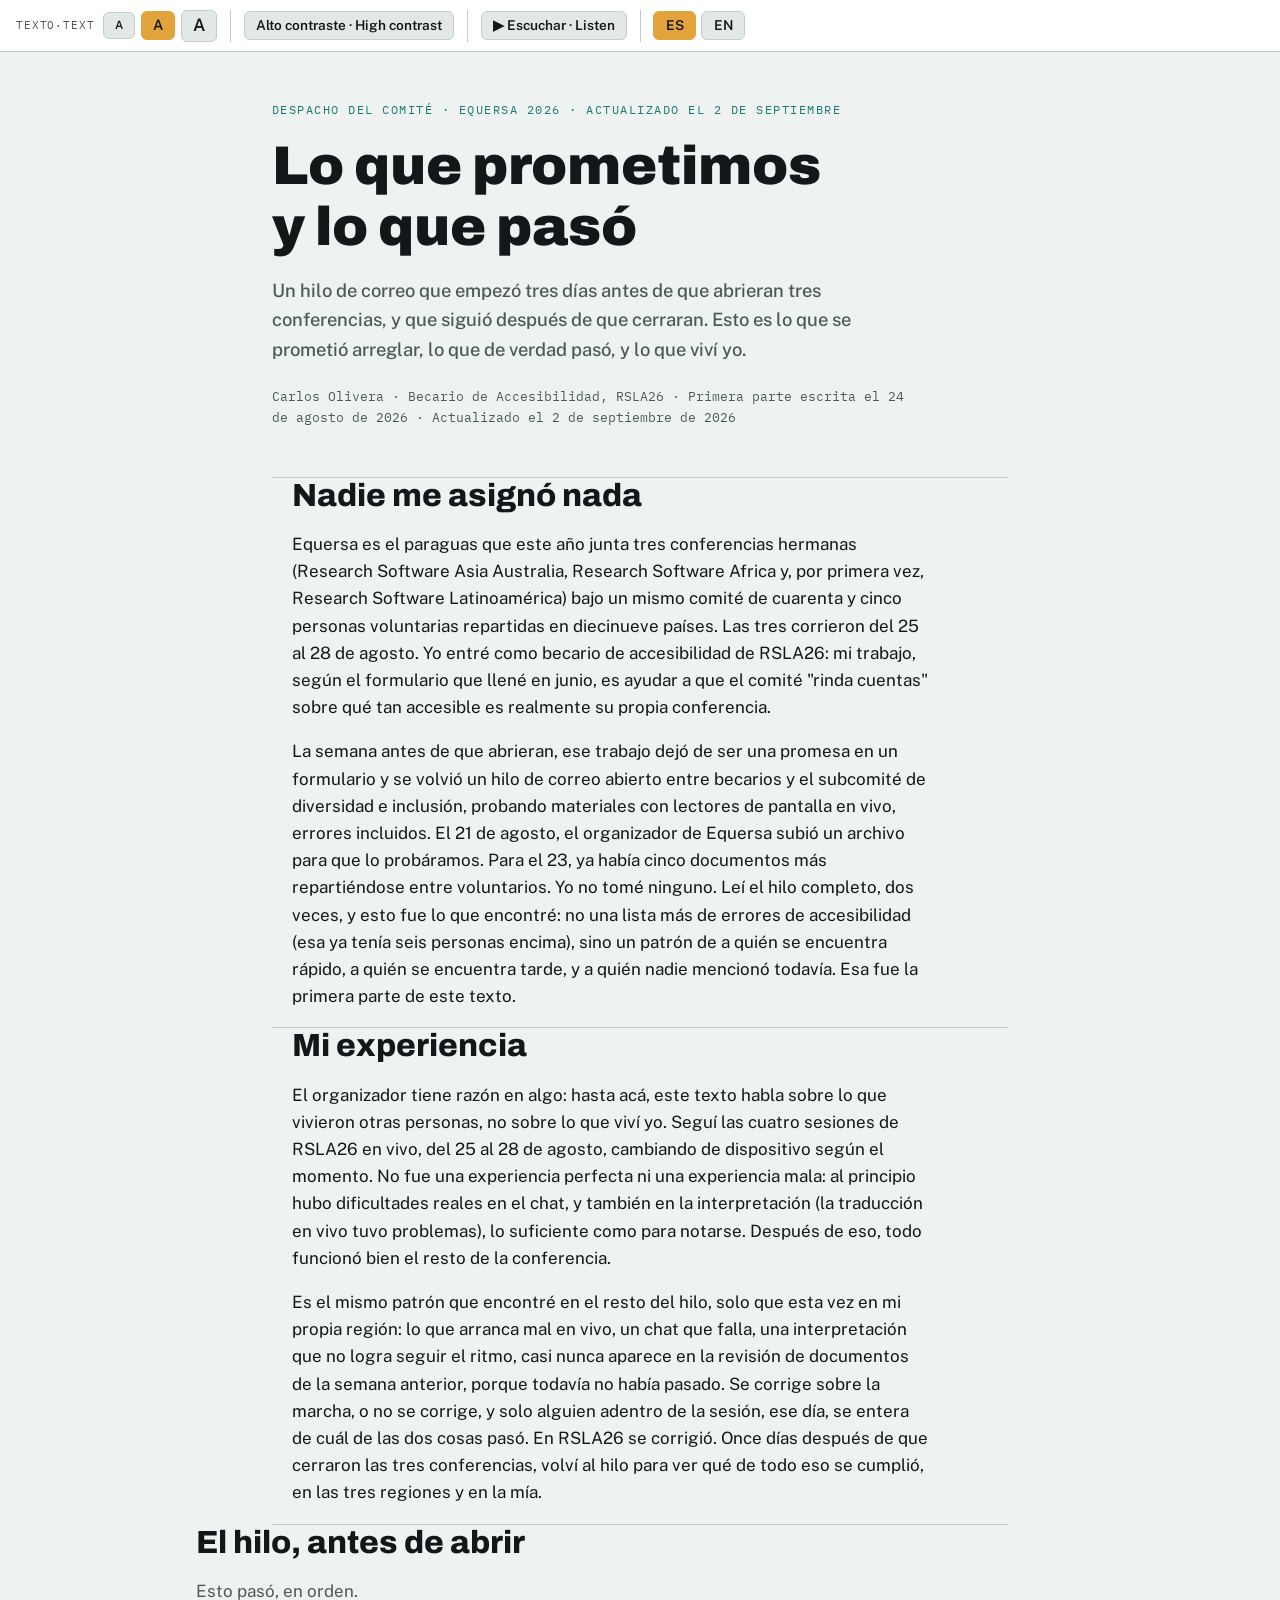
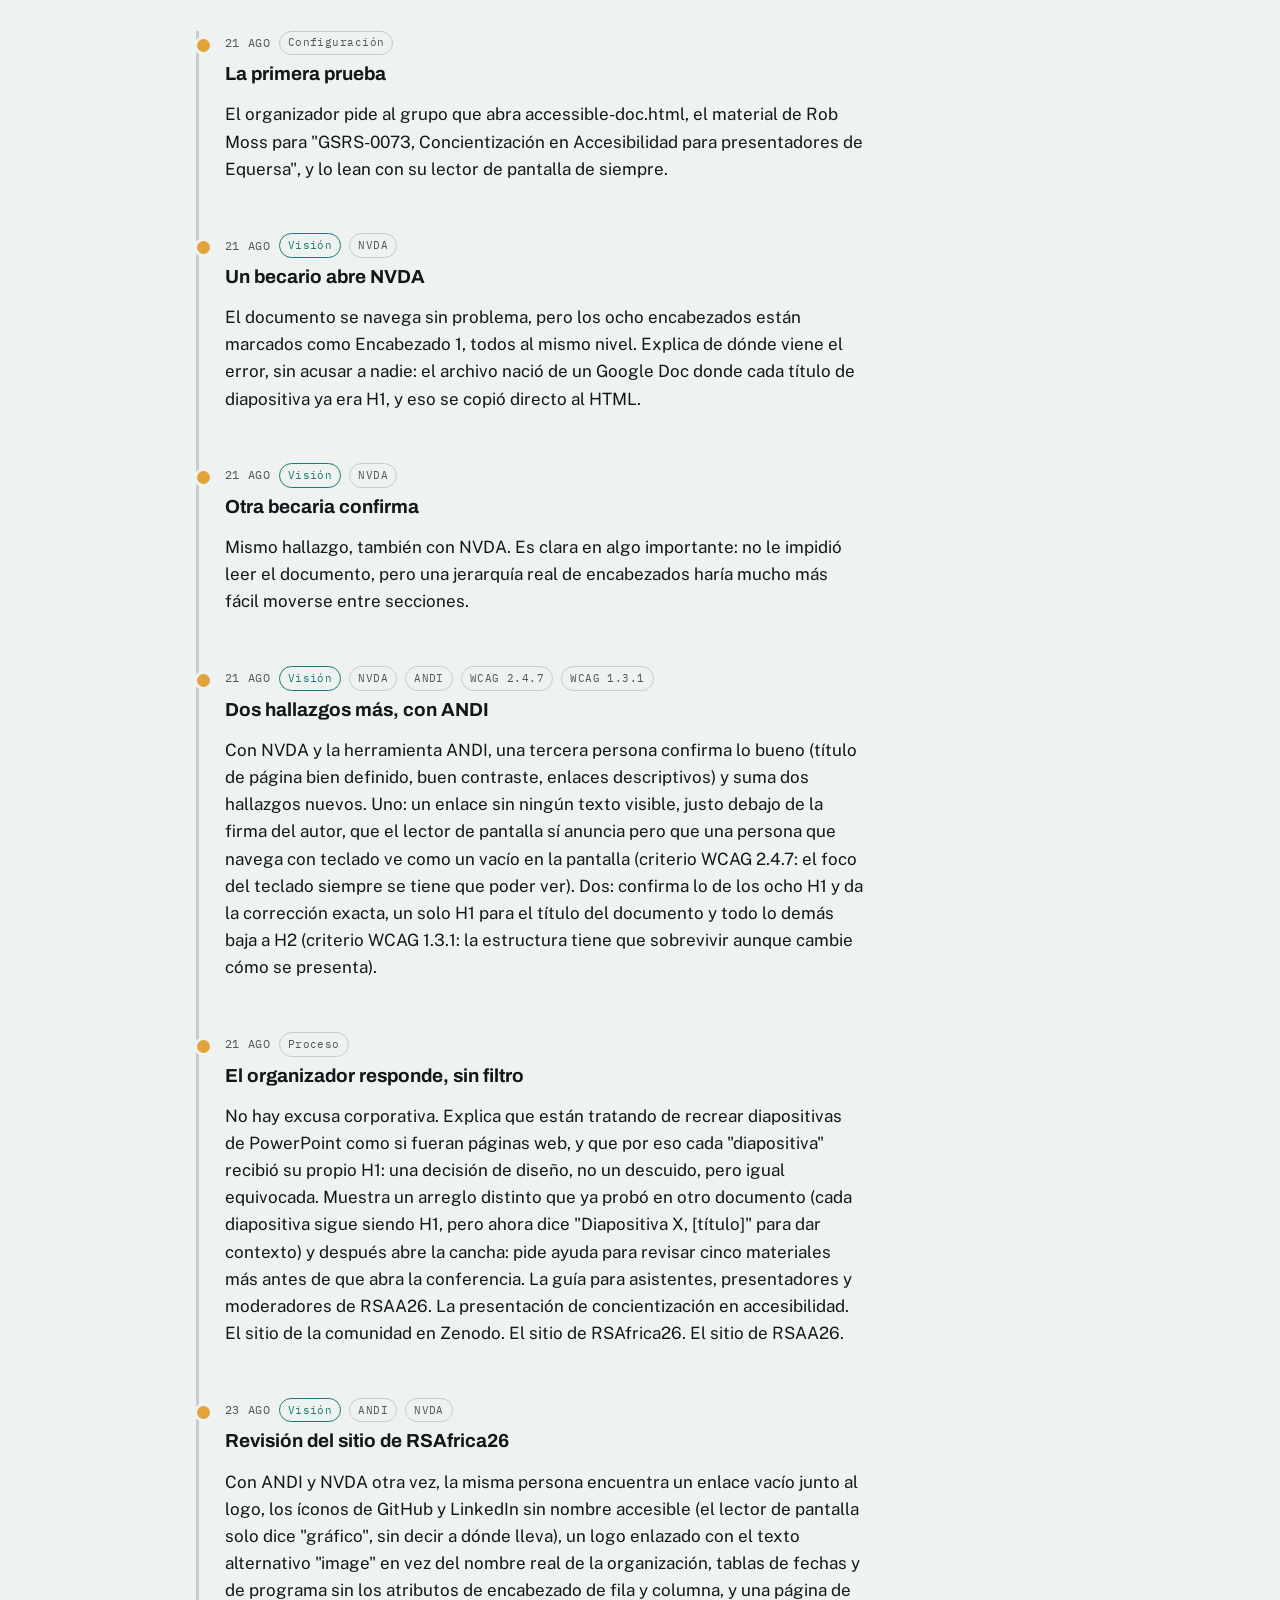
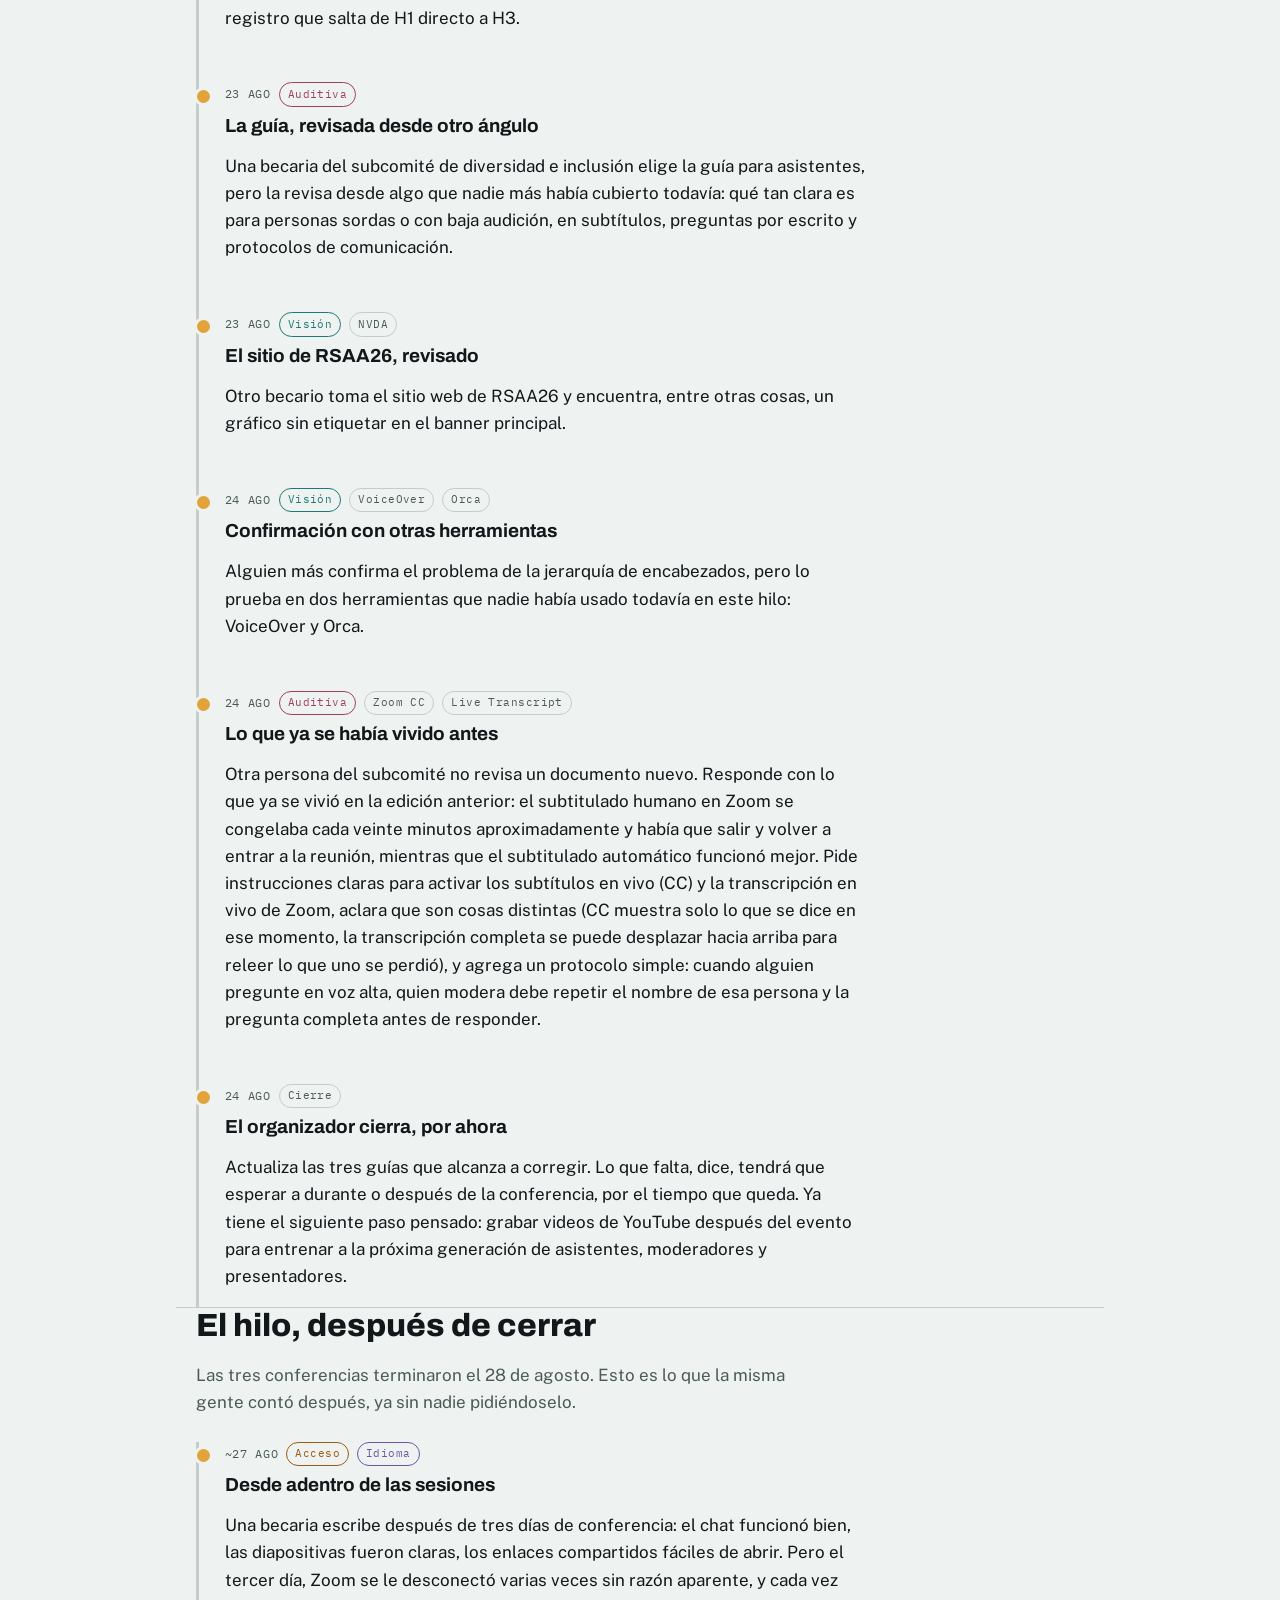
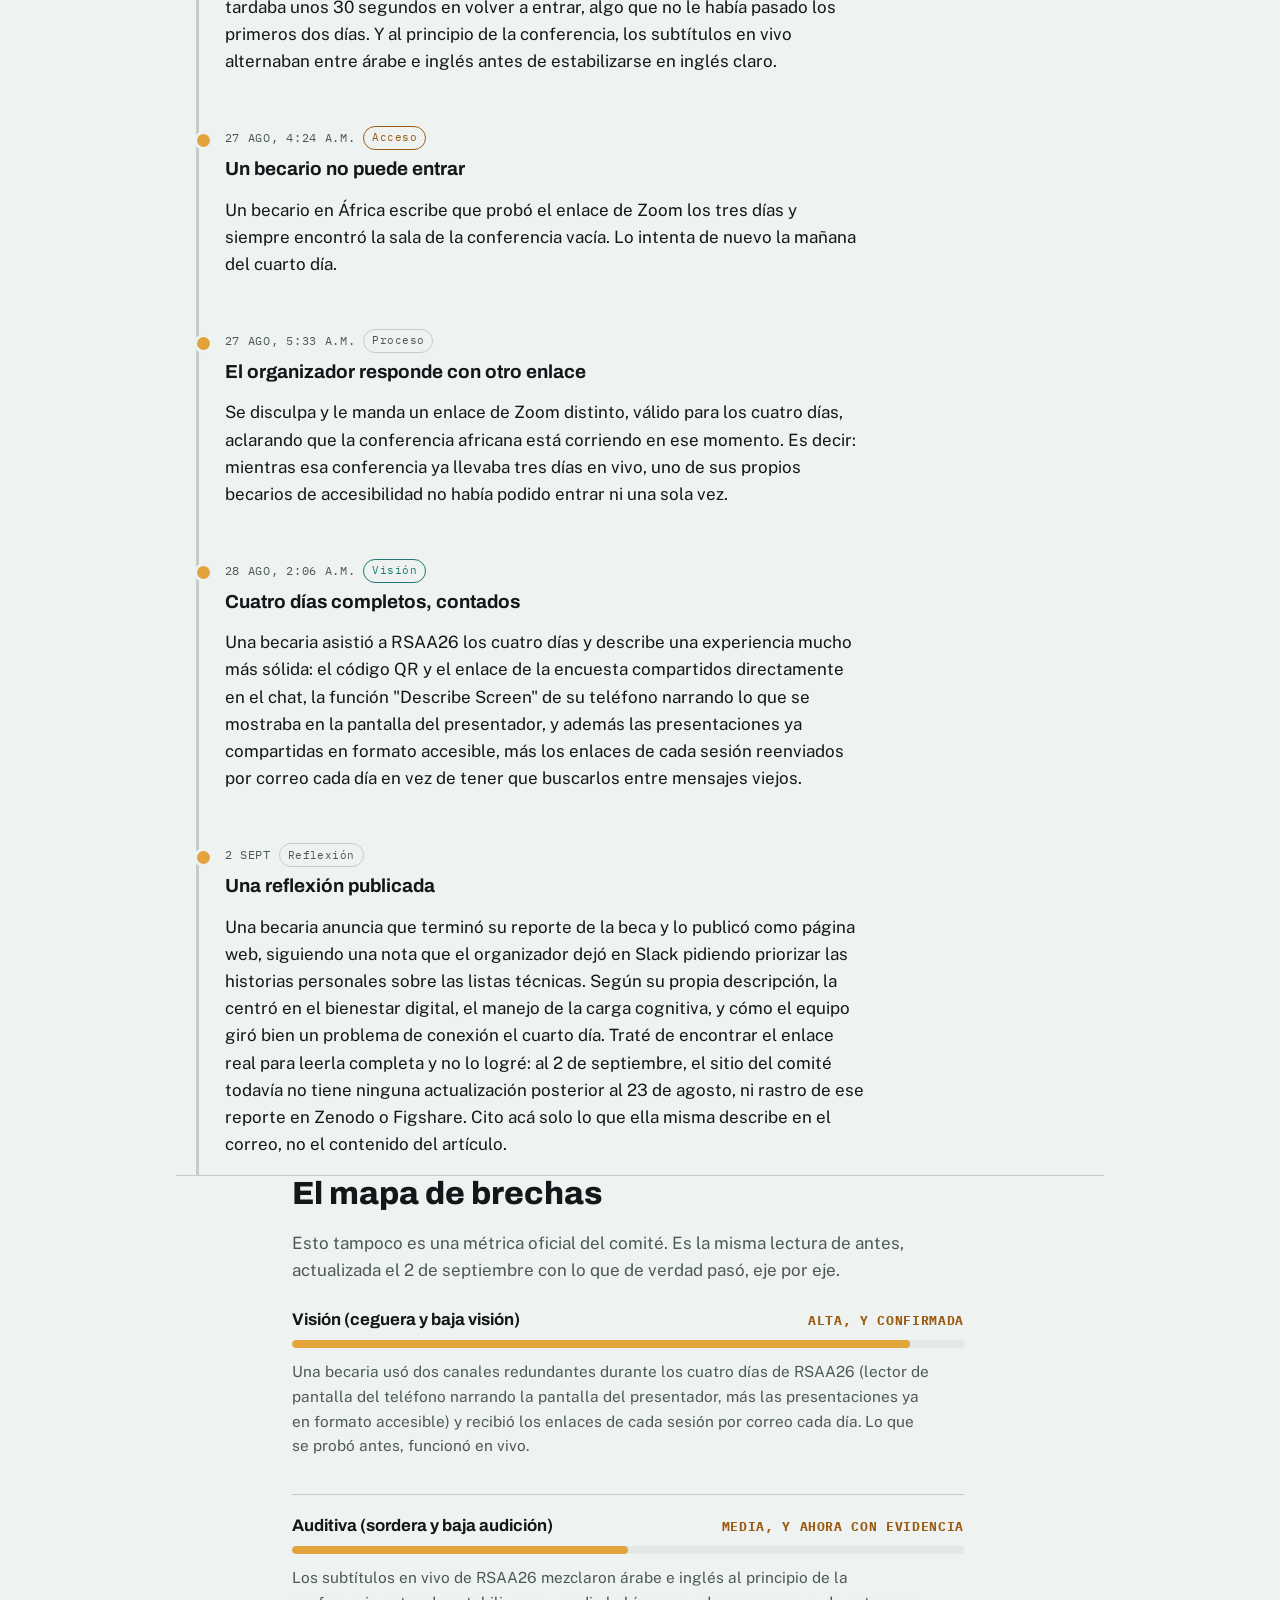
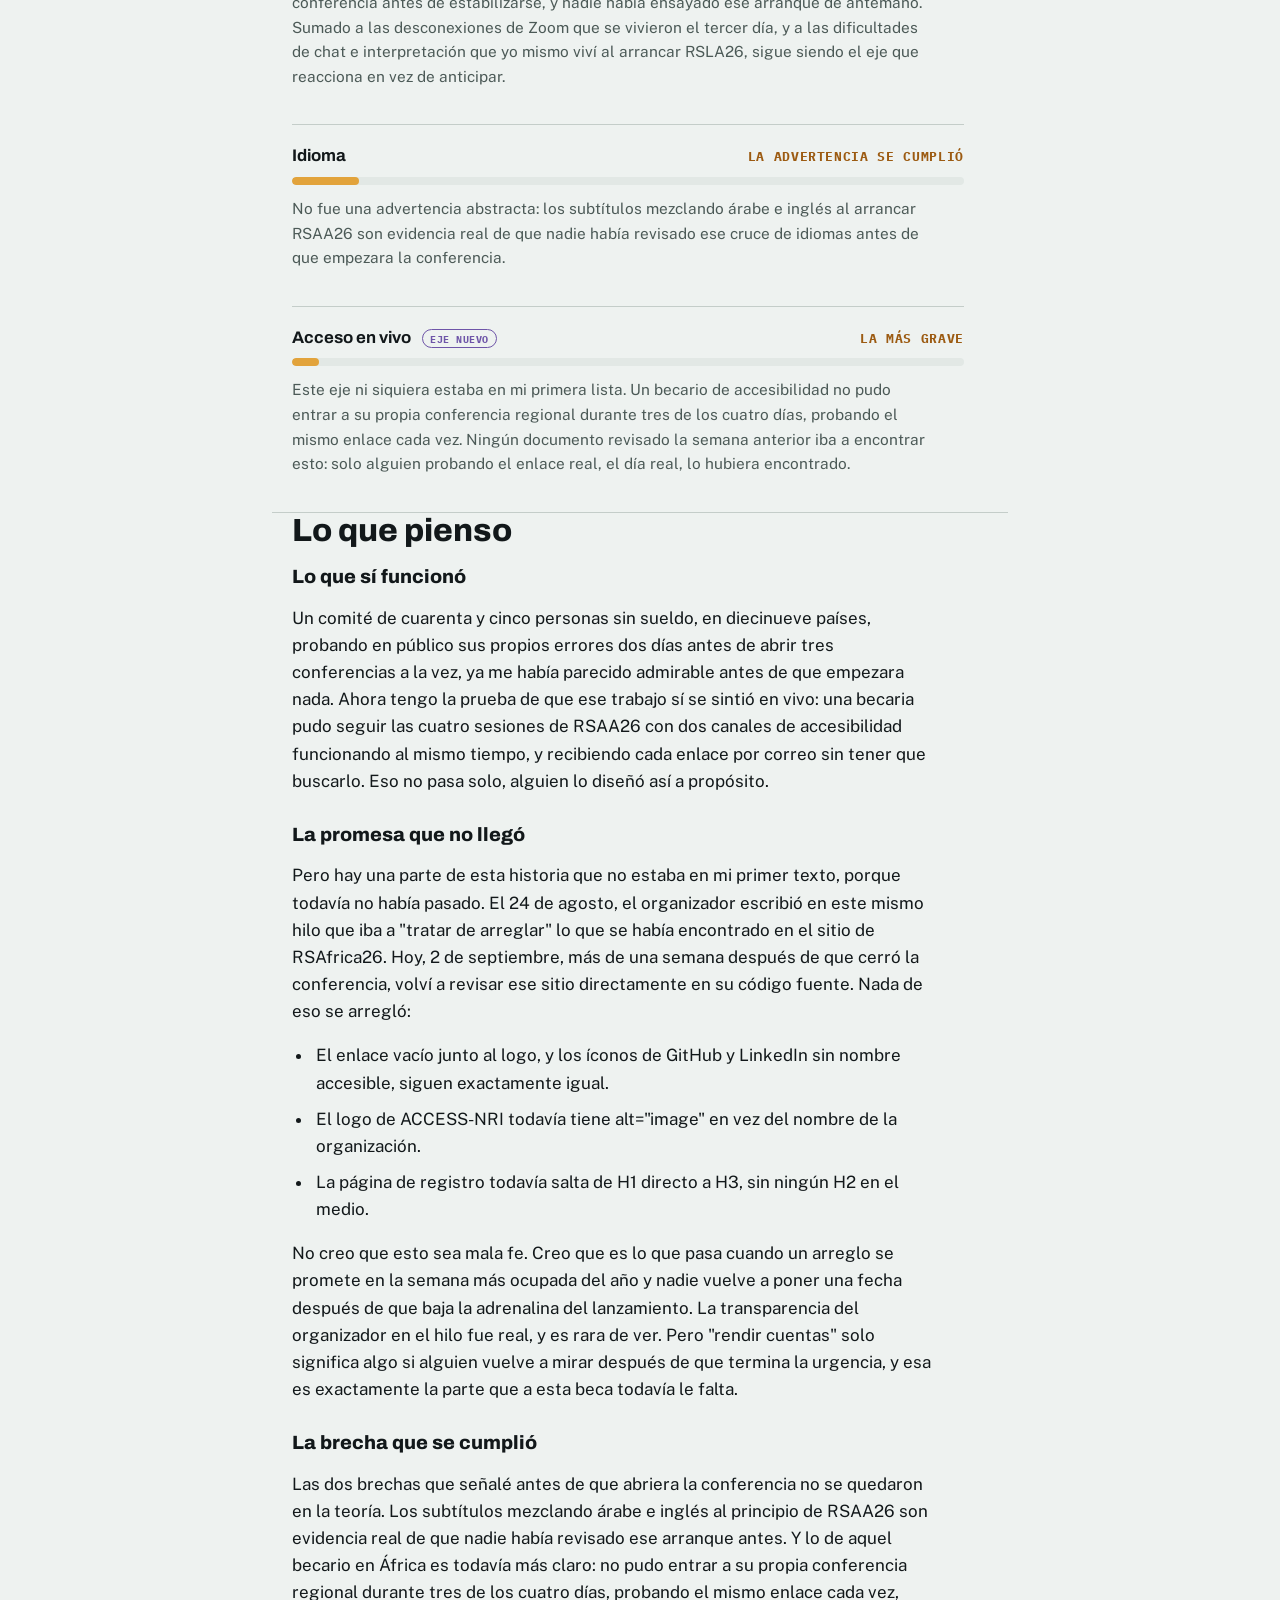
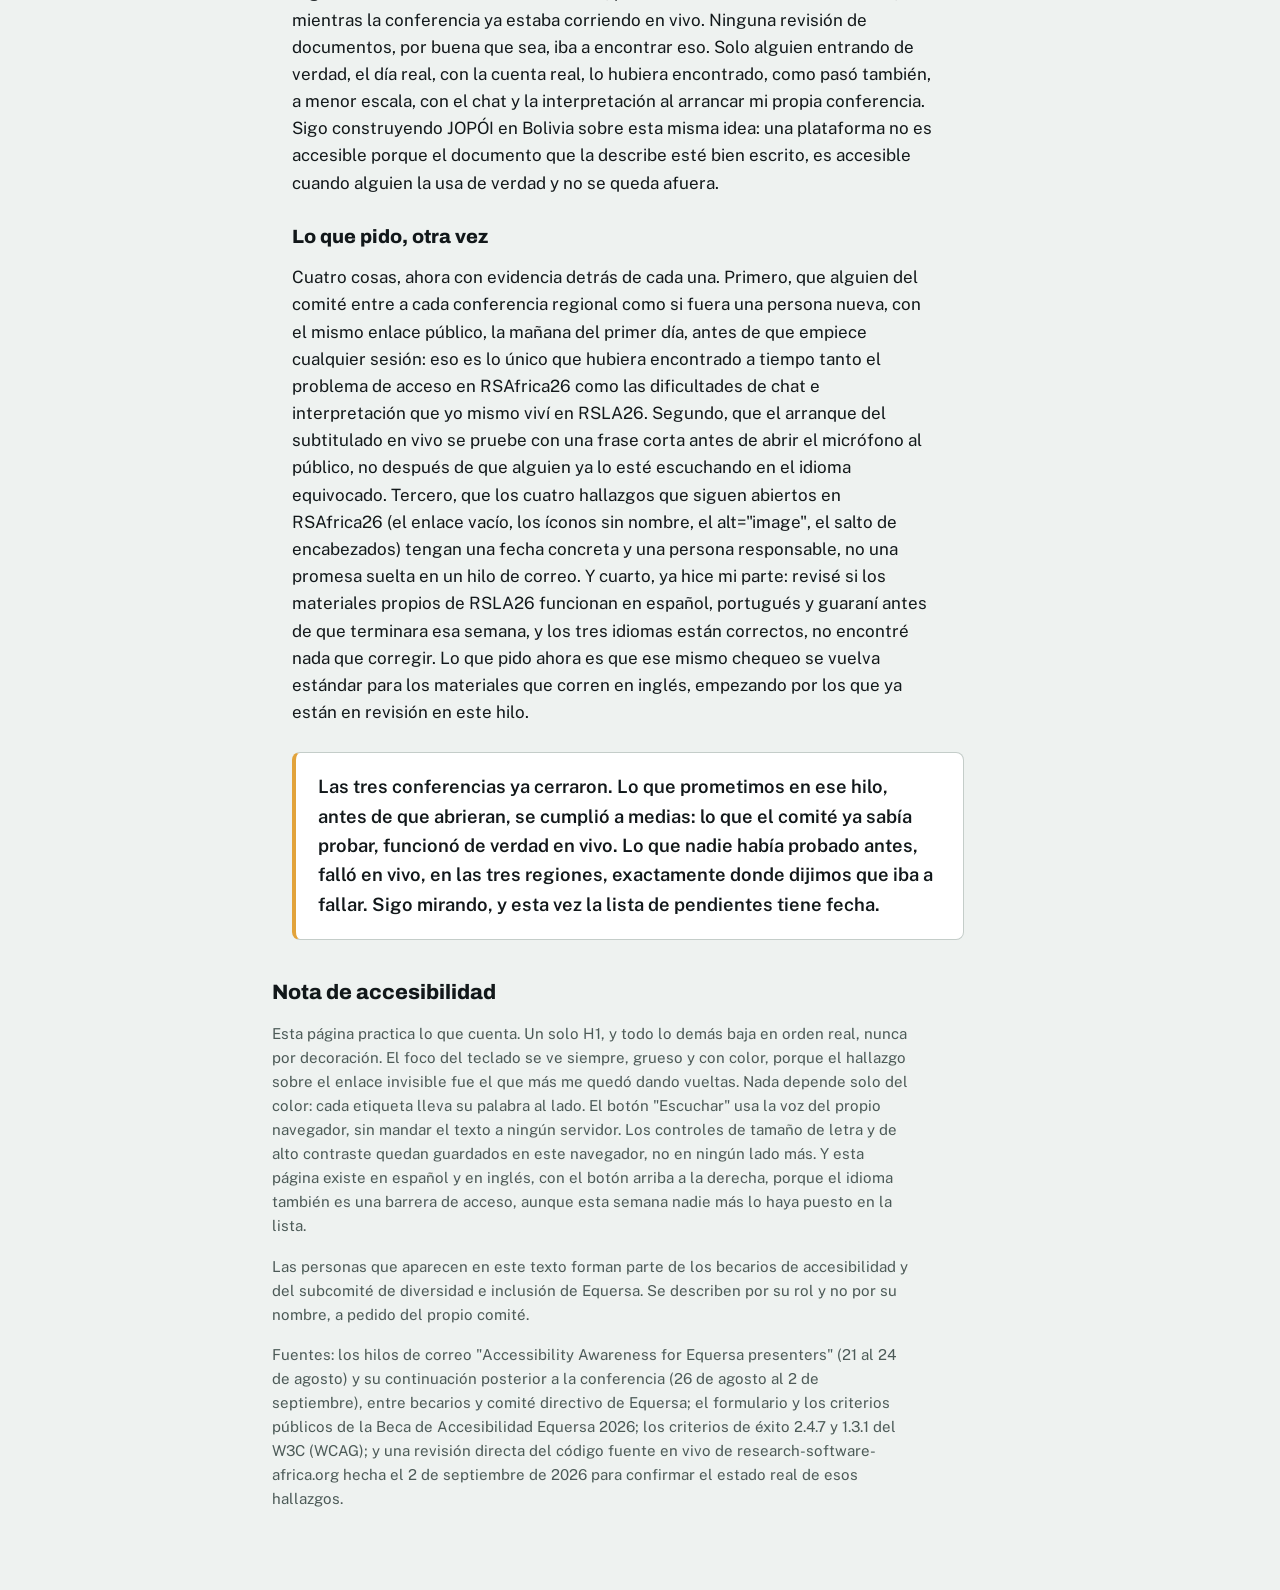
==== commit 17276554: "Update Equersa report: anonymize fellows, add author's own experience Rowland asked for the fellow's" ====
--- a/public/equersa/index.html
+++ b/public/equersa/index.html
@@ -4,9 +4,9 @@
 <meta charset="UTF-8">
 <meta name="viewport" content="width=device-width, initial-scale=1.0">
 <title>Lo Que Prometimos Y Lo Que Pasó</title>
-<meta name="description" content="Un becario de accesibilidad de Equersa revisa, en español e inglés, lo que el comité de RSAA26/RSAfrica26/RSLA26 prometió arreglar antes de la conferencia y lo que de verdad pasó durante y después de ella.">
+<meta name="description" content="Un becario de accesibilidad de Equersa revisa, en español e inglés, lo que el comité de RSAA26/RSAfrica26/RSLA26 prometió arreglar antes de la conferencia y lo que de verdad pasó durante y después de ella, incluida su propia experiencia.">
 <meta property="og:title" content="Lo Que Prometimos Y Lo Que Pasó">
-<meta property="og:description" content="Accesibilidad real en RSAA26, RSAfrica26 y RSLA26: lo prometido, lo verificado, lo que falló en vivo. Por Carlos Olivera, becario de accesibilidad de Equersa.">
+<meta property="og:description" content="Accesibilidad real en RSAA26, RSAfrica26 y RSLA26: lo prometido, lo verificado, lo que falló en vivo, y la experiencia propia del autor. Por Carlos Olivera, becario de accesibilidad de Equersa.">
 <meta property="og:type" content="article">
 <link rel="icon" href="data:image/svg+xml,%3Csvg xmlns=%22http://www.w3.org/2000/svg%22 viewBox=%220 0 100 100%22%3E%3Ctext y=%22.9em%22 font-size=%2290%22%3E%F0%9F%A7%B5%3C/text%3E%3C/svg%3E">
 <link rel="stylesheet" href="https://fonts.googleapis.com/css2?family=Archivo:wght@600;700;800;900&family=Public+Sans:ital,wght@0,400;0,500;0,600;0,700;1,500&family=IBM+Plex+Mono:wght@400;500;600&display=swap">
@@ -337,14 +337,20 @@
   <header class="masthead wrap">
     <span class="kicker">Despacho del comité · Equersa 2026 · Actualizado el 2 de septiembre</span>
     <h1 class="title">Lo que prometimos y lo que pasó</h1>
-    <p class="subhead">Un hilo de correo que empezó tres días antes de que abrieran tres conferencias, y que siguió después de que cerraran. Esto es lo que se prometió arreglar, y lo que de verdad pasó.</p>
+    <p class="subhead">Un hilo de correo que empezó tres días antes de que abrieran tres conferencias, y que siguió después de que cerraran. Esto es lo que se prometió arreglar, lo que de verdad pasó, y lo que viví yo.</p>
     <p class="byline mono">Carlos Olivera · Becario de Accesibilidad, RSLA26 · Primera parte escrita el 24 de agosto de 2026 · Actualizado el 2 de septiembre de 2026</p>
   </header>
 
   <section class="wrap">
     <h2 class="section-title">Nadie me asignó nada</h2>
     <p>Equersa es el paraguas que este año junta tres conferencias hermanas (Research Software Asia Australia, Research Software Africa y, por primera vez, Research Software Latinoamérica) bajo un mismo comité de cuarenta y cinco personas voluntarias repartidas en diecinueve países. Las tres corrieron del 25 al 28 de agosto. Yo entré como becario de accesibilidad de RSLA26: mi trabajo, según el formulario que llené en junio, es ayudar a que el comité "rinda cuentas" sobre qué tan accesible es realmente su propia conferencia.</p>
-    <p>La semana antes de que abrieran, ese trabajo dejó de ser una promesa en un formulario y se volvió un hilo de correo abierto, con nombre y apellido de cada persona, probando sus propios documentos con lectores de pantalla en vivo, delante de los becarios nuevos, errores incluidos. El 21 de agosto, Rowland Mosbergen (quien fundó todo esto) subió un archivo para que lo probáramos. Para el 23, ya había cinco documentos más repartiéndose entre voluntarios. Yo no tomé ninguno. Leí el hilo completo, dos veces, y esto fue lo que encontré: no una lista más de errores de accesibilidad (esa ya tenía seis personas encima), sino un patrón de a quién se encuentra rápido, a quién se encuentra tarde, y a quién nadie mencionó todavía. Esa fue la primera parte de este texto. Once días después de que cerraron las tres conferencias, volví al hilo para ver qué de todo eso se cumplió.</p>
+    <p>La semana antes de que abrieran, ese trabajo dejó de ser una promesa en un formulario y se volvió un hilo de correo abierto entre becarios y el subcomité de diversidad e inclusión, probando materiales con lectores de pantalla en vivo, errores incluidos. El 21 de agosto, el organizador de Equersa subió un archivo para que lo probáramos. Para el 23, ya había cinco documentos más repartiéndose entre voluntarios. Yo no tomé ninguno. Leí el hilo completo, dos veces, y esto fue lo que encontré: no una lista más de errores de accesibilidad (esa ya tenía seis personas encima), sino un patrón de a quién se encuentra rápido, a quién se encuentra tarde, y a quién nadie mencionó todavía. Esa fue la primera parte de este texto.</p>
+  </section>
+
+  <section class="wrap">
+    <h2 class="section-title">Mi experiencia</h2>
+    <p>El organizador tiene razón en algo: hasta acá, este texto habla sobre lo que vivieron otras personas, no sobre lo que viví yo. Seguí las cuatro sesiones de RSLA26 en vivo, del 25 al 28 de agosto, cambiando de dispositivo según el momento. No fue una experiencia perfecta ni una experiencia mala: al principio hubo dificultades reales en el chat, y también en la interpretación (la traducción en vivo tuvo problemas), lo suficiente como para notarse. Después de eso, todo funcionó bien el resto de la conferencia.</p>
+    <p>Es el mismo patrón que encontré en el resto del hilo, solo que esta vez en mi propia región: lo que arranca mal en vivo, un chat que falla, una interpretación que no logra seguir el ritmo, casi nunca aparece en la revisión de documentos de la semana anterior, porque todavía no había pasado. Se corrige sobre la marcha, o no se corrige, y solo alguien adentro de la sesión, ese día, se entera de cuál de las dos cosas pasó. En RSLA26 se corrigió. Once días después de que cerraron las tres conferencias, volví al hilo para ver qué de todo eso se cumplió, en las tres regiones y en la mía.</p>
   </section>
 
   <section class="wrap-wide">
@@ -355,67 +361,67 @@
       <article class="entry">
         <div class="entry-meta"><span class="entry-date mono">21 ago</span><span class="tag tag-process">Configuración</span></div>
         <h3 class="entry-title">La primera prueba</h3>
-        <p>Rowland pide al grupo que abra accessible-doc.html, el material de Rob Moss para "GSRS-0073, Concientización en Accesibilidad para presentadores de Equersa", y lo lean con su lector de pantalla de siempre.</p>
+        <p>El organizador pide al grupo que abra accessible-doc.html, el material de Rob Moss para "GSRS-0073, Concientización en Accesibilidad para presentadores de Equersa", y lo lean con su lector de pantalla de siempre.</p>
       </article>
 
       <article class="entry">
         <div class="entry-meta"><span class="entry-date mono">21 ago</span><span class="tag tag-vision">Visión</span><span class="tag mono">NVDA</span></div>
-        <h3 class="entry-title">Harsh Kalra abre NVDA</h3>
-        <p>El documento se navega sin problema, pero los ocho encabezados están marcados como Encabezado 1, todos al mismo nivel. Harsh explica de dónde viene el error, sin acusar a nadie: el archivo nació de un Google Doc donde cada título de diapositiva ya era H1, y eso se copió directo al HTML.</p>
+        <h3 class="entry-title">Un becario abre NVDA</h3>
+        <p>El documento se navega sin problema, pero los ocho encabezados están marcados como Encabezado 1, todos al mismo nivel. Explica de dónde viene el error, sin acusar a nadie: el archivo nació de un Google Doc donde cada título de diapositiva ya era H1, y eso se copió directo al HTML.</p>
       </article>
 
       <article class="entry">
         <div class="entry-meta"><span class="entry-date mono">21 ago</span><span class="tag tag-vision">Visión</span><span class="tag mono">NVDA</span></div>
-        <h3 class="entry-title">Aishwarya T V confirma</h3>
-        <p>Mismo hallazgo, también con NVDA. Aishwarya es clara en algo importante: no le impidió leer el documento, pero una jerarquía real de encabezados haría mucho más fácil moverse entre secciones.</p>
+        <h3 class="entry-title">Otra becaria confirma</h3>
+        <p>Mismo hallazgo, también con NVDA. Es clara en algo importante: no le impidió leer el documento, pero una jerarquía real de encabezados haría mucho más fácil moverse entre secciones.</p>
       </article>
 
       <article class="entry">
         <div class="entry-meta"><span class="entry-date mono">21 ago</span><span class="tag tag-vision">Visión</span><span class="tag mono">NVDA</span><span class="tag mono">ANDI</span><span class="tag mono">WCAG 2.4.7</span><span class="tag mono">WCAG 1.3.1</span></div>
-        <h3 class="entry-title">Thu Nguyen encuentra dos cosas más</h3>
-        <p>Con NVDA y la herramienta ANDI, Thu confirma lo bueno (título de página bien definido, buen contraste, enlaces descriptivos) y suma dos hallazgos nuevos. Uno: un enlace sin ningún texto visible, justo debajo de la firma del autor, que el lector de pantalla sí anuncia pero que una persona que navega con teclado ve como un vacío en la pantalla (criterio WCAG 2.4.7: el foco del teclado siempre se tiene que poder ver). Dos: confirma lo de los ocho H1 y da la corrección exacta, un solo H1 para el título del documento y todo lo demás baja a H2 (criterio WCAG 1.3.1: la estructura tiene que sobrevivir aunque cambie cómo se presenta).</p>
+        <h3 class="entry-title">Dos hallazgos más, con ANDI</h3>
+        <p>Con NVDA y la herramienta ANDI, una tercera persona confirma lo bueno (título de página bien definido, buen contraste, enlaces descriptivos) y suma dos hallazgos nuevos. Uno: un enlace sin ningún texto visible, justo debajo de la firma del autor, que el lector de pantalla sí anuncia pero que una persona que navega con teclado ve como un vacío en la pantalla (criterio WCAG 2.4.7: el foco del teclado siempre se tiene que poder ver). Dos: confirma lo de los ocho H1 y da la corrección exacta, un solo H1 para el título del documento y todo lo demás baja a H2 (criterio WCAG 1.3.1: la estructura tiene que sobrevivir aunque cambie cómo se presenta).</p>
       </article>
 
       <article class="entry">
         <div class="entry-meta"><span class="entry-date mono">21 ago</span><span class="tag tag-process">Proceso</span></div>
-        <h3 class="entry-title">Rowland responde, sin filtro</h3>
-        <p>No hay excusa corporativa. Rowland explica que están tratando de recrear diapositivas de PowerPoint como si fueran páginas web, y que por eso cada "diapositiva" recibió su propio H1: una decisión de diseño, no un descuido, pero igual equivocada. Muestra un arreglo distinto que ya probó en otro documento (cada diapositiva sigue siendo H1, pero ahora dice "Diapositiva X, [título]" para dar contexto) y después abre la cancha: pide ayuda para revisar cinco materiales más antes de que abra la conferencia. La guía para asistentes, presentadores y moderadores de RSAA26. La presentación de concientización en accesibilidad. El sitio de la comunidad en Zenodo. El sitio de RSAfrica26. El sitio de RSAA26.</p>
+        <h3 class="entry-title">El organizador responde, sin filtro</h3>
+        <p>No hay excusa corporativa. Explica que están tratando de recrear diapositivas de PowerPoint como si fueran páginas web, y que por eso cada "diapositiva" recibió su propio H1: una decisión de diseño, no un descuido, pero igual equivocada. Muestra un arreglo distinto que ya probó en otro documento (cada diapositiva sigue siendo H1, pero ahora dice "Diapositiva X, [título]" para dar contexto) y después abre la cancha: pide ayuda para revisar cinco materiales más antes de que abra la conferencia. La guía para asistentes, presentadores y moderadores de RSAA26. La presentación de concientización en accesibilidad. El sitio de la comunidad en Zenodo. El sitio de RSAfrica26. El sitio de RSAA26.</p>
       </article>
 
       <article class="entry">
         <div class="entry-meta"><span class="entry-date mono">23 ago</span><span class="tag tag-vision">Visión</span><span class="tag mono">ANDI</span><span class="tag mono">NVDA</span></div>
-        <h3 class="entry-title">Thu Nguyen revisa RSAfrica26</h3>
-        <p>Con ANDI y NVDA otra vez, Thu encuentra un enlace vacío junto al logo, los íconos de GitHub y LinkedIn sin nombre accesible (el lector de pantalla solo dice "gráfico", sin decir a dónde lleva), un logo enlazado con el texto alternativo "image" en vez del nombre real de la organización, tablas de fechas y de programa sin los atributos de encabezado de fila y columna, y una página de registro que salta de H1 directo a H3.</p>
+        <h3 class="entry-title">Revisión del sitio de RSAfrica26</h3>
+        <p>Con ANDI y NVDA otra vez, la misma persona encuentra un enlace vacío junto al logo, los íconos de GitHub y LinkedIn sin nombre accesible (el lector de pantalla solo dice "gráfico", sin decir a dónde lleva), un logo enlazado con el texto alternativo "image" en vez del nombre real de la organización, tablas de fechas y de programa sin los atributos de encabezado de fila y columna, y una página de registro que salta de H1 directo a H3.</p>
       </article>
 
       <article class="entry">
         <div class="entry-meta"><span class="entry-date mono">23 ago</span><span class="tag tag-hearing">Auditiva</span></div>
-        <h3 class="entry-title">Asmaa Rashad toma la guía, desde otro ángulo</h3>
-        <p>Asmaa elige la guía para asistentes, pero la revisa desde algo que nadie más había cubierto todavía: qué tan clara es para personas sordas o con baja audición, en subtítulos, preguntas por escrito y protocolos de comunicación.</p>
+        <h3 class="entry-title">La guía, revisada desde otro ángulo</h3>
+        <p>Una becaria del subcomité de diversidad e inclusión elige la guía para asistentes, pero la revisa desde algo que nadie más había cubierto todavía: qué tan clara es para personas sordas o con baja audición, en subtítulos, preguntas por escrito y protocolos de comunicación.</p>
       </article>
 
       <article class="entry">
         <div class="entry-meta"><span class="entry-date mono">23 ago</span><span class="tag tag-vision">Visión</span><span class="tag mono">NVDA</span></div>
-        <h3 class="entry-title">Aishwarya revisa el sitio de RSAA26</h3>
-        <p>Aishwarya toma el sitio web de RSAA26 y encuentra, entre otras cosas, un gráfico sin etiquetar en el banner principal.</p>
+        <h3 class="entry-title">El sitio de RSAA26, revisado</h3>
+        <p>Otro becario toma el sitio web de RSAA26 y encuentra, entre otras cosas, un gráfico sin etiquetar en el banner principal.</p>
       </article>
 
       <article class="entry">
         <div class="entry-meta"><span class="entry-date mono">24 ago</span><span class="tag tag-vision">Visión</span><span class="tag mono">VoiceOver</span><span class="tag mono">Orca</span></div>
-        <h3 class="entry-title">Keerthana Rajesh Kumar confirma, con otras herramientas</h3>
-        <p>Keerthana Rajesh Kumar, que firma como grittypuffy, confirma el problema de la jerarquía de encabezados, pero lo prueba en dos herramientas que nadie había usado todavía en este hilo: VoiceOver y Orca.</p>
+        <h3 class="entry-title">Confirmación con otras herramientas</h3>
+        <p>Alguien más confirma el problema de la jerarquía de encabezados, pero lo prueba en dos herramientas que nadie había usado todavía en este hilo: VoiceOver y Orca.</p>
       </article>
 
       <article class="entry">
         <div class="entry-meta"><span class="entry-date mono">24 ago</span><span class="tag tag-hearing">Auditiva</span><span class="tag mono">Zoom CC</span><span class="tag mono">Live Transcript</span></div>
-        <h3 class="entry-title">Sandeep Kanabar, desde la última conferencia</h3>
-        <p>Sandeep no revisa un documento nuevo. Responde a Asmaa con lo que ya se vivió: en la edición anterior, el subtitulado humano en Zoom se congelaba cada veinte minutos aproximadamente y había que salir y volver a entrar a la reunión, mientras que el subtitulado automático funcionó mejor. Pide instrucciones claras para activar los subtítulos en vivo (CC) y la transcripción en vivo de Zoom, aclara que son cosas distintas (CC muestra solo lo que se dice en ese momento, la transcripción completa se puede desplazar hacia arriba para releer lo que uno se perdió), y agrega un protocolo simple: cuando alguien pregunte en voz alta, quien modera debe repetir el nombre de esa persona y la pregunta completa antes de responder.</p>
+        <h3 class="entry-title">Lo que ya se había vivido antes</h3>
+        <p>Otra persona del subcomité no revisa un documento nuevo. Responde con lo que ya se vivió en la edición anterior: el subtitulado humano en Zoom se congelaba cada veinte minutos aproximadamente y había que salir y volver a entrar a la reunión, mientras que el subtitulado automático funcionó mejor. Pide instrucciones claras para activar los subtítulos en vivo (CC) y la transcripción en vivo de Zoom, aclara que son cosas distintas (CC muestra solo lo que se dice en ese momento, la transcripción completa se puede desplazar hacia arriba para releer lo que uno se perdió), y agrega un protocolo simple: cuando alguien pregunte en voz alta, quien modera debe repetir el nombre de esa persona y la pregunta completa antes de responder.</p>
       </article>
 
       <article class="entry">
         <div class="entry-meta"><span class="entry-date mono">24 ago</span><span class="tag tag-process">Cierre</span></div>
-        <h3 class="entry-title">Rowland cierra, por ahora</h3>
-        <p>Actualizó las tres guías que alcanzó a corregir. Lo que falta, dice, tendrá que esperar a durante o después de la conferencia, por el tiempo que queda. Ya tiene el siguiente paso pensado: grabar videos de YouTube después del evento para entrenar a la próxima generación de asistentes, moderadores y presentadores.</p>
+        <h3 class="entry-title">El organizador cierra, por ahora</h3>
+        <p>Actualiza las tres guías que alcanza a corregir. Lo que falta, dice, tendrá que esperar a durante o después de la conferencia, por el tiempo que queda. Ya tiene el siguiente paso pensado: grabar videos de YouTube después del evento para entrenar a la próxima generación de asistentes, moderadores y presentadores.</p>
       </article>
 
     </div>
@@ -428,32 +434,32 @@
 
       <article class="entry">
         <div class="entry-meta"><span class="entry-date mono">~27 ago</span><span class="tag tag-access">Acceso</span><span class="tag tag-language">Idioma</span></div>
-        <h3 class="entry-title">Asmaa Rashad, desde adentro de las sesiones</h3>
-        <p>Asmaa escribe después de tres días de conferencia: el chat funcionó bien, las diapositivas fueron claras, los enlaces compartidos fáciles de abrir. Pero el tercer día, Zoom se le desconectó varias veces sin razón aparente, y cada vez tardaba unos 30 segundos en volver a entrar, algo que no le había pasado los primeros dos días. Y al principio de la conferencia, los subtítulos en vivo alternaban entre árabe e inglés antes de estabilizarse en inglés claro.</p>
+        <h3 class="entry-title">Desde adentro de las sesiones</h3>
+        <p>Una becaria escribe después de tres días de conferencia: el chat funcionó bien, las diapositivas fueron claras, los enlaces compartidos fáciles de abrir. Pero el tercer día, Zoom se le desconectó varias veces sin razón aparente, y cada vez tardaba unos 30 segundos en volver a entrar, algo que no le había pasado los primeros dos días. Y al principio de la conferencia, los subtítulos en vivo alternaban entre árabe e inglés antes de estabilizarse en inglés claro.</p>
       </article>
 
       <article class="entry">
         <div class="entry-meta"><span class="entry-date mono">27 ago, 4:24 a.m.</span><span class="tag tag-access">Acceso</span></div>
-        <h3 class="entry-title">Raydon Shitambasi no puede entrar</h3>
-        <p>Ray escribe que probó el enlace de Zoom los tres días y siempre encontró la sala de la conferencia africana vacía. Lo intenta de nuevo la mañana del cuarto día.</p>
+        <h3 class="entry-title">Un becario no puede entrar</h3>
+        <p>Un becario en África escribe que probó el enlace de Zoom los tres días y siempre encontró la sala de la conferencia vacía. Lo intenta de nuevo la mañana del cuarto día.</p>
       </article>
 
       <article class="entry">
         <div class="entry-meta"><span class="entry-date mono">27 ago, 5:33 a.m.</span><span class="tag tag-process">Proceso</span></div>
-        <h3 class="entry-title">Rowland responde con otro enlace</h3>
-        <p>Rowland se disculpa y le manda a Ray un enlace de Zoom distinto, válido para los cuatro días, aclarando que RSAfrica26 está corriendo en ese momento. Es decir: mientras la conferencia africana ya llevaba tres días en vivo, uno de sus propios becarios de accesibilidad no había podido entrar ni una sola vez.</p>
+        <h3 class="entry-title">El organizador responde con otro enlace</h3>
+        <p>Se disculpa y le manda un enlace de Zoom distinto, válido para los cuatro días, aclarando que la conferencia africana está corriendo en ese momento. Es decir: mientras esa conferencia ya llevaba tres días en vivo, uno de sus propios becarios de accesibilidad no había podido entrar ni una sola vez.</p>
       </article>
 
       <article class="entry">
         <div class="entry-meta"><span class="entry-date mono">28 ago, 2:06 a.m.</span><span class="tag tag-vision">Visión</span></div>
-        <h3 class="entry-title">Aishwarya cuenta los cuatro días completos</h3>
-        <p>Aishwarya asistió a RSAA26 los cuatro días y describe una experiencia mucho más sólida: el código QR y el enlace de la encuesta compartidos directamente en el chat, la función "Describe Screen" de su teléfono narrando lo que se mostraba en la pantalla del presentador, y además las presentaciones ya compartidas en formato accesible, más los enlaces de cada sesión reenviados por correo cada día en vez de tener que buscarlos entre mensajes viejos.</p>
+        <h3 class="entry-title">Cuatro días completos, contados</h3>
+        <p>Una becaria asistió a RSAA26 los cuatro días y describe una experiencia mucho más sólida: el código QR y el enlace de la encuesta compartidos directamente en el chat, la función "Describe Screen" de su teléfono narrando lo que se mostraba en la pantalla del presentador, y además las presentaciones ya compartidas en formato accesible, más los enlaces de cada sesión reenviados por correo cada día en vez de tener que buscarlos entre mensajes viejos.</p>
       </article>
 
       <article class="entry">
         <div class="entry-meta"><span class="entry-date mono">2 sept</span><span class="tag tag-process">Reflexión</span></div>
-        <h3 class="entry-title">Thu Nguyen publica su reflexión</h3>
-        <p>Thu anuncia que terminó su reporte de la beca y lo publicó como página web, siguiendo una nota que Rowland dejó en Slack pidiendo priorizar las historias personales sobre las listas técnicas. Según su propia descripción, la centró en el bienestar digital, el manejo de la carga cognitiva, y cómo el equipo giró bien un problema de conexión el cuarto día. Traté de encontrar el enlace real para leerla completa (el correo solo trae el texto del link, sin la dirección) y no lo logré: al 2 de septiembre, rseaa.org todavía no tiene ninguna actualización posterior al 23 de agosto, ni rastro de su reporte en Zenodo o Figshare. Cito acá solo lo que ella misma describe en el correo, no el contenido del artículo.</p>
+        <h3 class="entry-title">Una reflexión publicada</h3>
+        <p>Una becaria anuncia que terminó su reporte de la beca y lo publicó como página web, siguiendo una nota que el organizador dejó en Slack pidiendo priorizar las historias personales sobre las listas técnicas. Según su propia descripción, la centró en el bienestar digital, el manejo de la carga cognitiva, y cómo el equipo giró bien un problema de conexión el cuarto día. Traté de encontrar el enlace real para leerla completa y no lo logré: al 2 de septiembre, el sitio del comité todavía no tiene ninguna actualización posterior al 23 de agosto, ni rastro de ese reporte en Zenodo o Figshare. Cito acá solo lo que ella misma describe en el correo, no el contenido del artículo.</p>
       </article>
 
     </div>
@@ -469,7 +475,7 @@
         <span class="meter-level">ALTA, Y CONFIRMADA</span>
       </div>
       <div class="meter-track" aria-hidden="true"><div class="meter-fill" style="width:92%"></div></div>
-      <p class="meter-note">Aishwarya usó dos canales redundantes durante los cuatro días (lector de pantalla del teléfono narrando la pantalla del presentador, más las presentaciones ya en formato accesible) y recibió los enlaces de cada sesión por correo cada día. Lo que se probó antes, funcionó en vivo.</p>
+      <p class="meter-note">Una becaria usó dos canales redundantes durante los cuatro días de RSAA26 (lector de pantalla del teléfono narrando la pantalla del presentador, más las presentaciones ya en formato accesible) y recibió los enlaces de cada sesión por correo cada día. Lo que se probó antes, funcionó en vivo.</p>
     </div>
 
     <div class="meter-row">
@@ -478,7 +484,7 @@
         <span class="meter-level">MEDIA, Y AHORA CON EVIDENCIA</span>
       </div>
       <div class="meter-track" aria-hidden="true"><div class="meter-fill" style="width:50%"></div></div>
-      <p class="meter-note">Los subtítulos en vivo mezclaron árabe e inglés al principio de la conferencia antes de estabilizarse, y nadie había ensayado ese arranque de antemano. Sumado a las desconexiones de Zoom que vivió Asmaa el tercer día, sigue siendo el eje que reacciona en vez de anticipar.</p>
+      <p class="meter-note">Los subtítulos en vivo de RSAA26 mezclaron árabe e inglés al principio de la conferencia antes de estabilizarse, y nadie había ensayado ese arranque de antemano. Sumado a las desconexiones de Zoom que se vivieron el tercer día, y a las dificultades de chat e interpretación que yo mismo viví al arrancar RSLA26, sigue siendo el eje que reacciona en vez de anticipar.</p>
     </div>
 
     <div class="meter-row">
@@ -496,7 +502,7 @@
         <span class="meter-level">LA MÁS GRAVE</span>
       </div>
       <div class="meter-track" aria-hidden="true"><div class="meter-fill" style="width:4%"></div></div>
-      <p class="meter-note">Este eje ni siquiera estaba en mi primera lista. Un becario de accesibilidad en África no pudo entrar a su propia conferencia regional durante tres de los cuatro días, probando el mismo enlace cada vez. Ningún documento revisado la semana anterior iba a encontrar esto: solo alguien probando el enlace real, el día real, lo hubiera encontrado.</p>
+      <p class="meter-note">Este eje ni siquiera estaba en mi primera lista. Un becario de accesibilidad no pudo entrar a su propia conferencia regional durante tres de los cuatro días, probando el mismo enlace cada vez. Ningún documento revisado la semana anterior iba a encontrar esto: solo alguien probando el enlace real, el día real, lo hubiera encontrado.</p>
     </div>
   </section>
 
@@ -504,32 +510,33 @@
     <h2 class="section-title">Lo que pienso</h2>
 
     <h3 class="sub-title">Lo que sí funcionó</h3>
-    <p>Un comité de cuarenta y cinco personas sin sueldo, en diecinueve países, probando en público sus propios errores dos días antes de abrir tres conferencias a la vez, ya me había parecido admirable antes de que empezara nada. Ahora tengo la prueba de que ese trabajo sí se sintió en vivo: Aishwarya pudo seguir las cuatro sesiones con dos canales de accesibilidad funcionando al mismo tiempo, y recibiendo cada enlace por correo sin tener que buscarlo. Eso no pasa solo, alguien lo diseñó así a propósito.</p>
+    <p>Un comité de cuarenta y cinco personas sin sueldo, en diecinueve países, probando en público sus propios errores dos días antes de abrir tres conferencias a la vez, ya me había parecido admirable antes de que empezara nada. Ahora tengo la prueba de que ese trabajo sí se sintió en vivo: una becaria pudo seguir las cuatro sesiones de RSAA26 con dos canales de accesibilidad funcionando al mismo tiempo, y recibiendo cada enlace por correo sin tener que buscarlo. Eso no pasa solo, alguien lo diseñó así a propósito.</p>
 
     <h3 class="sub-title">La promesa que no llegó</h3>
-    <p>Pero hay una parte de esta historia que no estaba en mi primer texto, porque todavía no había pasado. El 24 de agosto, Rowland escribió en este mismo hilo que iba a "tratar de arreglar" lo que Thu había encontrado en el sitio de RSAfrica26. Hoy, 2 de septiembre, más de una semana después de que cerró la conferencia, volví a revisar ese sitio directamente en su código fuente. Nada de eso se arregló:</p>
+    <p>Pero hay una parte de esta historia que no estaba en mi primer texto, porque todavía no había pasado. El 24 de agosto, el organizador escribió en este mismo hilo que iba a "tratar de arreglar" lo que se había encontrado en el sitio de RSAfrica26. Hoy, 2 de septiembre, más de una semana después de que cerró la conferencia, volví a revisar ese sitio directamente en su código fuente. Nada de eso se arregló:</p>
     <ul class="evidence-list">
       <li>El enlace vacío junto al logo, y los íconos de GitHub y LinkedIn sin nombre accesible, siguen exactamente igual.</li>
       <li>El logo de ACCESS-NRI todavía tiene alt="image" en vez del nombre de la organización.</li>
       <li>La página de registro todavía salta de H1 directo a H3, sin ningún H2 en el medio.</li>
     </ul>
-    <p>No creo que esto sea mala fe. Creo que es lo que pasa cuando un arreglo se promete en la semana más ocupada del año y nadie vuelve a poner una fecha después de que baja la adrenalina del lanzamiento. La transparencia de Rowland en el hilo fue real, y es rara de ver. Pero "rendir cuentas" solo significa algo si alguien vuelve a mirar después de que termina la urgencia, y esa es exactamente la parte que a esta beca todavía le falta.</p>
+    <p>No creo que esto sea mala fe. Creo que es lo que pasa cuando un arreglo se promete en la semana más ocupada del año y nadie vuelve a poner una fecha después de que baja la adrenalina del lanzamiento. La transparencia del organizador en el hilo fue real, y es rara de ver. Pero "rendir cuentas" solo significa algo si alguien vuelve a mirar después de que termina la urgencia, y esa es exactamente la parte que a esta beca todavía le falta.</p>
 
     <h3 class="sub-title">La brecha que se cumplió</h3>
-    <p>Las dos brechas que señalé antes de que abriera la conferencia no se quedaron en la teoría. Los subtítulos mezclando árabe e inglés al principio de RSAA26 son evidencia real de que nadie había revisado ese arranque antes. Y lo de Ray es todavía más claro: un becario de accesibilidad en África no pudo entrar a su propia conferencia regional durante tres de los cuatro días, probando el mismo enlace cada vez, mientras la conferencia ya estaba corriendo en vivo. Ninguna revisión de documentos, por buena que sea, iba a encontrar eso. Solo alguien entrando de verdad, el día real, con la cuenta real, lo hubiera encontrado. Sigo construyendo JOPÓI en Bolivia sobre esta misma idea: una plataforma no es accesible porque el documento que la describe esté bien escrito, es accesible cuando alguien la usa de verdad y no se queda afuera.</p>
+    <p>Las dos brechas que señalé antes de que abriera la conferencia no se quedaron en la teoría. Los subtítulos mezclando árabe e inglés al principio de RSAA26 son evidencia real de que nadie había revisado ese arranque antes. Y lo de aquel becario en África es todavía más claro: no pudo entrar a su propia conferencia regional durante tres de los cuatro días, probando el mismo enlace cada vez, mientras la conferencia ya estaba corriendo en vivo. Ninguna revisión de documentos, por buena que sea, iba a encontrar eso. Solo alguien entrando de verdad, el día real, con la cuenta real, lo hubiera encontrado, como pasó también, a menor escala, con el chat y la interpretación al arrancar mi propia conferencia. Sigo construyendo JOPÓI en Bolivia sobre esta misma idea: una plataforma no es accesible porque el documento que la describe esté bien escrito, es accesible cuando alguien la usa de verdad y no se queda afuera.</p>
 
     <h3 class="sub-title">Lo que pido, otra vez</h3>
-    <p>Cuatro cosas, ahora con evidencia detrás de cada una. Primero, que alguien del comité entre a cada conferencia regional como si fuera una persona nueva, con el mismo enlace público, la mañana del primer día, antes de que empiece cualquier sesión: eso es lo único que hubiera encontrado el problema de Ray a tiempo. Segundo, que el arranque del subtitulado en vivo se pruebe con una frase corta antes de abrir el micrófono al público, no después de que alguien ya lo esté escuchando en el idioma equivocado. Tercero, que los cuatro hallazgos que siguen abiertos en RSAfrica26 (el enlace vacío, los íconos sin nombre, el alt="image", el salto de encabezados) tengan una fecha concreta y una persona responsable, no una promesa suelta en un hilo de correo. Y cuarto, ya hice mi parte: revisé si los materiales propios de RSLA26 funcionan en español, portugués y guaraní antes de que terminara esa semana, y los tres idiomas están correctos, no encontré nada que corregir. Lo que pido ahora es que ese mismo chequeo se vuelva estándar para los materiales que corren en inglés, empezando por los que ya están en revisión en este hilo.</p>
+    <p>Cuatro cosas, ahora con evidencia detrás de cada una. Primero, que alguien del comité entre a cada conferencia regional como si fuera una persona nueva, con el mismo enlace público, la mañana del primer día, antes de que empiece cualquier sesión: eso es lo único que hubiera encontrado a tiempo tanto el problema de acceso en RSAfrica26 como las dificultades de chat e interpretación que yo mismo viví en RSLA26. Segundo, que el arranque del subtitulado en vivo se pruebe con una frase corta antes de abrir el micrófono al público, no después de que alguien ya lo esté escuchando en el idioma equivocado. Tercero, que los cuatro hallazgos que siguen abiertos en RSAfrica26 (el enlace vacío, los íconos sin nombre, el alt="image", el salto de encabezados) tengan una fecha concreta y una persona responsable, no una promesa suelta en un hilo de correo. Y cuarto, ya hice mi parte: revisé si los materiales propios de RSLA26 funcionan en español, portugués y guaraní antes de que terminara esa semana, y los tres idiomas están correctos, no encontré nada que corregir. Lo que pido ahora es que ese mismo chequeo se vuelva estándar para los materiales que corren en inglés, empezando por los que ya están en revisión en este hilo.</p>
 
     <div class="callout">
-      <p class="closing">Las tres conferencias ya cerraron. Lo que prometimos en ese hilo, antes de que abrieran, se cumplió a medias: lo que el comité ya sabía probar, funcionó de verdad en vivo. Lo que nadie había probado antes, falló en vivo, exactamente donde dijimos que iba a fallar. Sigo mirando, y esta vez la lista de pendientes tiene fecha.</p>
+      <p class="closing">Las tres conferencias ya cerraron. Lo que prometimos en ese hilo, antes de que abrieran, se cumplió a medias: lo que el comité ya sabía probar, funcionó de verdad en vivo. Lo que nadie había probado antes, falló en vivo, en las tres regiones, exactamente donde dijimos que iba a fallar. Sigo mirando, y esta vez la lista de pendientes tiene fecha.</p>
     </div>
   </section>
 
   <footer class="a11y-note wrap">
     <h2 class="section-title">Nota de accesibilidad</h2>
-    <p>Esta página practica lo que cuenta. Un solo H1, y todo lo demás baja en orden real, nunca por decoración. El foco del teclado se ve siempre, grueso y con color, porque el hallazgo de Thu sobre el enlace invisible fue el que más me quedó dando vueltas. Nada depende solo del color: cada etiqueta lleva su palabra al lado. El botón "Escuchar" usa la voz del propio navegador, sin mandar el texto a ningún servidor. Los controles de tamaño de letra y de alto contraste quedan guardados en este navegador, no en ningún lado más. Y esta página existe en español y en inglés, con el botón arriba a la derecha, porque el idioma también es una barrera de acceso, aunque esta semana nadie más lo haya puesto en la lista.</p>
-    <p>Fuentes: los hilos de correo "Accessibility Awareness for Equersa presenters" (21 al 24 de agosto) y su continuación posterior a la conferencia (26 de agosto al 2 de septiembre), entre becarios y comité directivo de Equersa; el formulario y los criterios públicos de la Beca de Accesibilidad Equersa 2026; los criterios de éxito 2.4.7 y 1.3.1 del W3C (WCAG); y una revisión directa del código fuente en vivo de research-software-africa.org hecha el 2 de septiembre de 2026 para confirmar el estado real de los hallazgos de Thu Nguyen.</p>
+    <p>Esta página practica lo que cuenta. Un solo H1, y todo lo demás baja en orden real, nunca por decoración. El foco del teclado se ve siempre, grueso y con color, porque el hallazgo sobre el enlace invisible fue el que más me quedó dando vueltas. Nada depende solo del color: cada etiqueta lleva su palabra al lado. El botón "Escuchar" usa la voz del propio navegador, sin mandar el texto a ningún servidor. Los controles de tamaño de letra y de alto contraste quedan guardados en este navegador, no en ningún lado más. Y esta página existe en español y en inglés, con el botón arriba a la derecha, porque el idioma también es una barrera de acceso, aunque esta semana nadie más lo haya puesto en la lista.</p>
+    <p>Las personas que aparecen en este texto forman parte de los becarios de accesibilidad y del subcomité de diversidad e inclusión de Equersa. Se describen por su rol y no por su nombre, a pedido del propio comité.</p>
+    <p>Fuentes: los hilos de correo "Accessibility Awareness for Equersa presenters" (21 al 24 de agosto) y su continuación posterior a la conferencia (26 de agosto al 2 de septiembre), entre becarios y comité directivo de Equersa; el formulario y los criterios públicos de la Beca de Accesibilidad Equersa 2026; los criterios de éxito 2.4.7 y 1.3.1 del W3C (WCAG); y una revisión directa del código fuente en vivo de research-software-africa.org hecha el 2 de septiembre de 2026 para confirmar el estado real de esos hallazgos.</p>
   </footer>
 
 </div>
@@ -539,14 +546,20 @@
   <header class="masthead wrap">
     <span class="kicker">Committee dispatch · Equersa 2026 · Updated September 2</span>
     <h1 class="title">What We Promised, What Happened</h1>
-    <p class="subhead">An email thread that started three days before three conferences opened, and kept going after they closed. This is what got promised, and what actually happened.</p>
+    <p class="subhead">An email thread that started three days before three conferences opened, and kept going after they closed. This is what got promised, what actually happened, and what I lived through myself.</p>
     <p class="byline mono">Carlos Olivera · Accessibility Fellow, RSLA26 · First part written August 24, 2026 · Updated September 2, 2026</p>
   </header>
 
   <section class="wrap">
     <h2 class="section-title">Nobody assigned me anything</h2>
     <p>Equersa is the umbrella joining three sister conferences this year (Research Software Asia Australia, Research Software Africa, and, for the first time, Research Software Latinoamérica) under one volunteer committee of forty-five people across nineteen countries. All three ran August 25 through 28. I came in as RSLA26's accessibility fellow: my job, according to the form I filled out in June, is to help hold the committee accountable for how accessible their own conference actually is.</p>
-    <p>The week before they opened, that job stopped being a line in a form and became an open email thread, first and last names attached, testing their own documents live with screen readers, in front of the new fellows, mistakes included. On August 21, Rowland Mosbergen (who founded the whole thing) posted a file for the group to test. By the 23rd, five more documents were already being handed out among volunteers. I didn't take one. I read the whole thread, twice, and here is what I found: not another list of accessibility bugs (six people already had that covered), but a pattern in who gets found fast, who gets found late, and who nobody has mentioned yet. That was the first part of this piece. Eleven days after all three conferences closed, I went back to the thread to see what actually held up.</p>
+    <p>The week before they opened, that job stopped being a line in a form and became an open email thread between fellows and the diversity and inclusion subcommittee, testing materials live with screen readers, mistakes included. On August 21, Equersa's organizer posted a file for the group to test. By the 23rd, five more documents were already being handed out among volunteers. I didn't take one. I read the whole thread, twice, and here is what I found: not another list of accessibility bugs (six people already had that covered), but a pattern in who gets found fast, who gets found late, and who nobody has mentioned yet. That was the first part of this piece.</p>
+  </section>
+
+  <section class="wrap">
+    <h2 class="section-title">My experience</h2>
+    <p>The organizer is right about something: up to this point, this piece has been about what other people lived through, not what I lived through. I followed all four RSLA26 sessions live, August 25 through 28, switching devices depending on the moment. It wasn't a perfect experience or a bad one: early on there were real difficulties in the chat, and in interpretation too (the live translation ran into trouble), enough to notice. After that, everything worked well for the rest of the conference.</p>
+    <p>It's the same pattern I found in the rest of the thread, just this time in my own region: what breaks live at the start, a chat that fails, an interpretation that can't keep pace, almost never shows up in the document review from the week before, because it hadn't happened yet. It either gets fixed on the fly, or it doesn't, and only someone inside the session, that day, finds out which. At RSLA26, it got fixed. Eleven days after all three conferences closed, I went back to the thread to see what actually held up, across all three regions and in my own.</p>
   </section>
 
   <section class="wrap-wide">
@@ -557,67 +570,67 @@
       <article class="entry">
         <div class="entry-meta"><span class="entry-date mono">Aug 21</span><span class="tag tag-process">Setup</span></div>
         <h3 class="entry-title">The first test</h3>
-        <p>Rowland asks the group to open accessible-doc.html, Rob Moss's material for "GSRS-0073, Accessibility Awareness for Equersa presenters," with whatever screen reader they normally use.</p>
+        <p>The organizer asks the group to open accessible-doc.html, Rob Moss's material for "GSRS-0073, Accessibility Awareness for Equersa presenters," with whatever screen reader they normally use.</p>
       </article>
 
       <article class="entry">
         <div class="entry-meta"><span class="entry-date mono">Aug 21</span><span class="tag tag-vision">Vision</span><span class="tag mono">NVDA</span></div>
-        <h3 class="entry-title">Harsh Kalra opens NVDA</h3>
-        <p>The document reads fine, but all eight headings are tagged Heading 1, flat, no hierarchy. Harsh explains where the error comes from, without blaming anyone: the file started life as a Google Doc where every slide title was already H1, and that carried straight into the HTML.</p>
+        <h3 class="entry-title">A Fellow opens NVDA</h3>
+        <p>The document reads fine, but all eight headings are tagged Heading 1, flat, no hierarchy. They explain where the error comes from, without blaming anyone: the file started life as a Google Doc where every slide title was already H1, and that carried straight into the HTML.</p>
       </article>
 
       <article class="entry">
         <div class="entry-meta"><span class="entry-date mono">Aug 21</span><span class="tag tag-vision">Vision</span><span class="tag mono">NVDA</span></div>
-        <h3 class="entry-title">Aishwarya T V confirms</h3>
-        <p>Same finding, also with NVDA. She's clear about something that matters: it didn't stop her from reading the document, but a real heading hierarchy would make it far easier to move between sections.</p>
+        <h3 class="entry-title">Another Fellow confirms</h3>
+        <p>Same finding, also with NVDA. They're clear about something that matters: it didn't stop them from reading the document, but a real heading hierarchy would make it far easier to move between sections.</p>
       </article>
 
       <article class="entry">
         <div class="entry-meta"><span class="entry-date mono">Aug 21</span><span class="tag tag-vision">Vision</span><span class="tag mono">NVDA</span><span class="tag mono">ANDI</span><span class="tag mono">WCAG 2.4.7</span><span class="tag mono">WCAG 1.3.1</span></div>
-        <h3 class="entry-title">Thu Nguyen finds two more things</h3>
-        <p>Using NVDA and the ANDI tool, Thu confirms what's working (a well-defined page title, strong contrast, descriptive links) and adds two new findings. One: a link with no visible text at all, sitting right under the author's byline, which a screen reader does announce but which a keyboard user sees as a blank patch of screen (WCAG 2.4.7: keyboard focus must always be visible). Two: they confirm the eight-H1 problem and hand over the exact fix, one H1 for the document title, everything else drops to H2 (WCAG 1.3.1: structure has to survive however the content gets presented).</p>
+        <h3 class="entry-title">Two more findings, with ANDI</h3>
+        <p>Using NVDA and the ANDI tool, a third Fellow confirms what's working (a well-defined page title, strong contrast, descriptive links) and adds two new findings. One: a link with no visible text at all, sitting right under the author's byline, which a screen reader does announce but which a keyboard user sees as a blank patch of screen (WCAG 2.4.7: keyboard focus must always be visible). Two: they confirm the eight-H1 problem and hand over the exact fix, one H1 for the document title, everything else drops to H2 (WCAG 1.3.1: structure has to survive however the content gets presented).</p>
       </article>
 
       <article class="entry">
         <div class="entry-meta"><span class="entry-date mono">Aug 21</span><span class="tag tag-process">Process</span></div>
-        <h3 class="entry-title">Rowland responds, no spin</h3>
-        <p>There's no corporate hedge here. Rowland explains they've been trying to recreate PowerPoint slides as web pages, which is why each "slide" got its own H1: a design choice, not an oversight, but still the wrong one. They show a different fix already tried on another document (each slide keeps its H1, but now reads "Slide X, [title]" for context), then open the floor: help review five more materials before the conference opens. The RSAA26 attendee, presenter, and session chair guide. The accessibility awareness presentation. The Zenodo community site. The RSAfrica26 website. The RSAA26 website.</p>
+        <h3 class="entry-title">The organizer responds, no spin</h3>
+        <p>There's no corporate hedge here. They explain they've been trying to recreate PowerPoint slides as web pages, which is why each "slide" got its own H1: a design choice, not an oversight, but still the wrong one. They show a different fix already tried on another document (each slide keeps its H1, but now reads "Slide X, [title]" for context), then open the floor: help review five more materials before the conference opens. The RSAA26 attendee, presenter, and session chair guide. The accessibility awareness presentation. The Zenodo community site. The RSAfrica26 website. The RSAA26 website.</p>
       </article>
 
       <article class="entry">
         <div class="entry-meta"><span class="entry-date mono">Aug 23</span><span class="tag tag-vision">Vision</span><span class="tag mono">ANDI</span><span class="tag mono">NVDA</span></div>
-        <h3 class="entry-title">Thu Nguyen reviews RSAfrica26</h3>
-        <p>With ANDI and NVDA again, Thu finds an empty link next to the logo, GitHub and LinkedIn icons with no accessible name (the screen reader only says "graphic," never where it leads), a linked logo with the alt text "image" instead of the organization's real name, date and schedule tables missing their row and column header markup, and a registration page that jumps straight from H1 to H3.</p>
+        <h3 class="entry-title">RSAfrica26 gets reviewed</h3>
+        <p>With ANDI and NVDA again, the same Fellow finds an empty link next to the logo, GitHub and LinkedIn icons with no accessible name (the screen reader only says "graphic," never where it leads), a linked logo with the alt text "image" instead of the organization's real name, date and schedule tables missing their row and column header markup, and a registration page that jumps straight from H1 to H3.</p>
       </article>
 
       <article class="entry">
         <div class="entry-meta"><span class="entry-date mono">Aug 23</span><span class="tag tag-hearing">Hearing</span></div>
-        <h3 class="entry-title">Asmaa Rashad takes the guide, from another angle</h3>
-        <p>Asmaa picks the attendee guide, but reviews it from something nobody else had covered yet: how clear it is for Deaf and hard of hearing readers, in captions, written Q&amp;A, and communication protocols.</p>
+        <h3 class="entry-title">The guide, reviewed from another angle</h3>
+        <p>A Fellow from the diversity and inclusion subcommittee picks the attendee guide, but reviews it from something nobody else had covered yet: how clear it is for Deaf and hard of hearing readers, in captions, written Q&amp;A, and communication protocols.</p>
       </article>
 
       <article class="entry">
         <div class="entry-meta"><span class="entry-date mono">Aug 23</span><span class="tag tag-vision">Vision</span><span class="tag mono">NVDA</span></div>
-        <h3 class="entry-title">Aishwarya reviews the RSAA26 website</h3>
-        <p>She takes the RSAA26 website and finds, among other things, an unlabeled graphic in the main banner.</p>
+        <h3 class="entry-title">The RSAA26 website, reviewed</h3>
+        <p>Another Fellow takes the RSAA26 website and finds, among other things, an unlabeled graphic in the main banner.</p>
       </article>
 
       <article class="entry">
         <div class="entry-meta"><span class="entry-date mono">Aug 24</span><span class="tag tag-vision">Vision</span><span class="tag mono">VoiceOver</span><span class="tag mono">Orca</span></div>
-        <h3 class="entry-title">Keerthana Rajesh Kumar confirms, with different tools</h3>
-        <p>Keerthana Rajesh Kumar, who signs as grittypuffy, confirms the heading hierarchy problem, testing it on two tools nobody else had reached for yet in this thread: VoiceOver and Orca.</p>
+        <h3 class="entry-title">Confirmed, with different tools</h3>
+        <p>Someone else confirms the heading hierarchy problem, testing it on two tools nobody else had reached for yet in this thread: VoiceOver and Orca.</p>
       </article>
 
       <article class="entry">
         <div class="entry-meta"><span class="entry-date mono">Aug 24</span><span class="tag tag-hearing">Hearing</span><span class="tag mono">Zoom CC</span><span class="tag mono">Live Transcript</span></div>
-        <h3 class="entry-title">Sandeep Kanabar, from the last conference</h3>
-        <p>Sandeep isn't reviewing a new document. They're answering Asmaa with what already happened: at the previous edition, the human captioner on Zoom froze roughly every twenty minutes, forcing people to leave and rejoin, while the automatic captions held up better. They ask for clear instructions on turning on Zoom's live captions (CC) and its Live Transcript, clarify that the two are different (CC shows only what's being said right now, the full transcript scrolls back so you can catch what you missed), and add one more protocol: when someone asks a question out loud, the moderator should repeat that person's name and the full question before answering.</p>
+        <h3 class="entry-title">What had already happened before</h3>
+        <p>Another member of the subcommittee isn't reviewing a new document. They're answering with what already happened at the previous edition: the human captioner on Zoom froze roughly every twenty minutes, forcing people to leave and rejoin, while the automatic captions held up better. They ask for clear instructions on turning on Zoom's live captions (CC) and its Live Transcript, clarify that the two are different (CC shows only what's being said right now, the full transcript scrolls back so you can catch what you missed), and add one more protocol: when someone asks a question out loud, the moderator should repeat that person's name and the full question before answering.</p>
       </article>
 
       <article class="entry">
         <div class="entry-meta"><span class="entry-date mono">Aug 24</span><span class="tag tag-process">Wrap-up</span></div>
-        <h3 class="entry-title">Rowland closes, for now</h3>
-        <p>They updated the three guides they had time to fix. What's left, they say, will have to wait for during or after the conference, given the clock. The next step is already planned: record YouTube videos after the event to train the next round of attendees, chairs, and presenters.</p>
+        <h3 class="entry-title">The organizer closes, for now</h3>
+        <p>They update the three guides they have time to fix. What's left, they say, will have to wait for during or after the conference, given the clock. The next step is already planned: record YouTube videos after the event to train the next round of attendees, chairs, and presenters.</p>
       </article>
 
     </div>
@@ -630,32 +643,32 @@
 
       <article class="entry">
         <div class="entry-meta"><span class="entry-date mono">~Aug 27</span><span class="tag tag-access">Access</span><span class="tag tag-language">Language</span></div>
-        <h3 class="entry-title">Asmaa Rashad, from inside the sessions</h3>
-        <p>Asmaa writes after three days of conference: the chat worked well, the slides were clear, the shared links were easy to open. But on day three, Zoom kept disconnecting her for no obvious reason, taking about 30 seconds to rejoin each time, something that hadn't happened the first two days. And at the very start of the conference, live captions alternated between Arabic and English before settling into clear English.</p>
+        <h3 class="entry-title">From inside the sessions</h3>
+        <p>A Fellow writes after three days of conference: the chat worked well, the slides were clear, the shared links were easy to open. But on day three, Zoom kept disconnecting her for no obvious reason, taking about 30 seconds to rejoin each time, something that hadn't happened the first two days. And at the very start of the conference, live captions alternated between Arabic and English before settling into clear English.</p>
       </article>
 
       <article class="entry">
         <div class="entry-meta"><span class="entry-date mono">Aug 27, 4:24 am</span><span class="tag tag-access">Access</span></div>
-        <h3 class="entry-title">Raydon Shitambasi can't get in</h3>
-        <p>Ray writes that he tried the Zoom link all three days and always found the African conference room empty. He tries again on the morning of day four.</p>
+        <h3 class="entry-title">A Fellow can't get in</h3>
+        <p>A Fellow in Africa writes that he tried the Zoom link all three days and always found the conference room empty. He tries again on the morning of day four.</p>
       </article>
 
       <article class="entry">
         <div class="entry-meta"><span class="entry-date mono">Aug 27, 5:33 am</span><span class="tag tag-process">Process</span></div>
-        <h3 class="entry-title">Rowland answers with a different link</h3>
-        <p>Rowland apologizes and sends Ray a different Zoom link, valid for all four days, noting that RSAfrica26 is running right now. In other words: while the African conference had already been live for three days, one of its own accessibility fellows hadn't been able to get in once.</p>
+        <h3 class="entry-title">The organizer answers with a different link</h3>
+        <p>They apologize and send a different Zoom link, valid for all four days, noting that the African conference is running right now. In other words: while that conference had already been live for three days, one of its own accessibility fellows hadn't been able to get in once.</p>
       </article>
 
       <article class="entry">
         <div class="entry-meta"><span class="entry-date mono">Aug 28, 2:06 am</span><span class="tag tag-vision">Vision</span></div>
-        <h3 class="entry-title">Aishwarya reports all four days</h3>
-        <p>Aishwarya attended RSAA26 all four days and describes a much steadier experience: the QR code and survey link shared right in the chat, her phone's "Describe Screen" feature narrating what was on the presenter's screen, plus presentations already shared in accessible format, and each day's session links re-sent by email instead of having to dig through old messages.</p>
+        <h3 class="entry-title">All four days, reported</h3>
+        <p>A Fellow attended RSAA26 all four days and describes a much steadier experience: the QR code and survey link shared right in the chat, her phone's "Describe Screen" feature narrating what was on the presenter's screen, plus presentations already shared in accessible format, and each day's session links re-sent by email instead of having to dig through old messages.</p>
       </article>
 
       <article class="entry">
         <div class="entry-meta"><span class="entry-date mono">Sept 2</span><span class="tag tag-process">Reflection</span></div>
-        <h3 class="entry-title">Thu Nguyen publishes her reflection</h3>
-        <p>Thu announces she finished her fellowship report and published it as a web page, following a note Rowland left on Slack asking to prioritize personal stories over technical checklists. By her own description, she centered it on digital wellbeing, managing cognitive load, and how the team pivoted well around a connectivity glitch on day four. I tried to find the actual link to read it in full (the email only carries the link text, not the address) and couldn't: as of September 2, rseaa.org still has no update past August 23, and there's no trace of her report on Zenodo or Figshare either. What I'm citing here is only what she describes in her own email, not the article itself.</p>
+        <h3 class="entry-title">A reflection, published</h3>
+        <p>A Fellow announces she finished her fellowship report and published it as a web page, following a note the organizer left on Slack asking to prioritize personal stories over technical checklists. By her own description, she centered it on digital wellbeing, managing cognitive load, and how the team pivoted well around a connectivity glitch on day four. I tried to find the actual link to read it in full and couldn't: as of September 2, the committee's site still has no update past August 23, and there's no trace of that report on Zenodo or Figshare either. What I'm citing here is only what she describes in her own email, not the article itself.</p>
       </article>
 
     </div>
@@ -671,7 +684,7 @@
         <span class="meter-level">HIGH, AND CONFIRMED</span>
       </div>
       <div class="meter-track" aria-hidden="true"><div class="meter-fill" style="width:92%"></div></div>
-      <p class="meter-note">Aishwarya ran two redundant access channels through all four days (her phone's screen reader narrating the presenter's screen, plus presentations already in accessible format) and got each day's session links by email. What got tested beforehand worked live.</p>
+      <p class="meter-note">A Fellow ran two redundant access channels through all four days of RSAA26 (her phone's screen reader narrating the presenter's screen, plus presentations already in accessible format) and got each day's session links by email. What got tested beforehand worked live.</p>
     </div>
 
     <div class="meter-row">
@@ -680,7 +693,7 @@
         <span class="meter-level">MEDIUM, NOW WITH EVIDENCE</span>
       </div>
       <div class="meter-track" aria-hidden="true"><div class="meter-fill" style="width:50%"></div></div>
-      <p class="meter-note">Live captions mixed Arabic and English at the start of the conference before settling, and nobody had rehearsed that opening beforehand. Combined with the Zoom disconnections Asmaa lived through on day three, it's still the axis that reacts instead of anticipating.</p>
+      <p class="meter-note">RSAA26's live captions mixed Arabic and English at the start of the conference before settling, and nobody had rehearsed that opening beforehand. Combined with the Zoom disconnections on day three, and the chat and interpretation difficulties I lived through myself at the start of RSLA26, it's still the axis that reacts instead of anticipating.</p>
     </div>
 
     <div class="meter-row">
@@ -698,7 +711,7 @@
         <span class="meter-level">THE WORST OF ALL</span>
       </div>
       <div class="meter-track" aria-hidden="true"><div class="meter-fill" style="width:4%"></div></div>
-      <p class="meter-note">This axis wasn't even on my first list. An accessibility fellow in Africa couldn't get into his own regional conference for three of four days, trying the same link every time. No document review the week before was ever going to catch this. Only someone testing the real link, on the real day, would have.</p>
+      <p class="meter-note">This axis wasn't even on my first list. An accessibility fellow couldn't get into his own regional conference for three of four days, trying the same link every time. No document review the week before was ever going to catch this. Only someone testing the real link, on the real day, would have.</p>
     </div>
   </section>
 
@@ -706,32 +719,33 @@
     <h2 class="section-title">What I think</h2>
 
     <h3 class="sub-title">What actually worked</h3>
-    <p>A forty-five person, unpaid committee across nineteen countries, testing its own mistakes in public two days before opening three conferences at once, already struck me as admirable before any of it started. Now I have proof that work actually held up live: Aishwarya was able to follow all four days with two accessibility channels running at once, and getting every link by email instead of hunting for it. That doesn't happen by accident, someone designed it that way on purpose.</p>
+    <p>A forty-five person, unpaid committee across nineteen countries, testing its own mistakes in public two days before opening three conferences at once, already struck me as admirable before any of it started. Now I have proof that work actually held up live: a Fellow was able to follow all four days of RSAA26 with two accessibility channels running at once, and getting every link by email instead of hunting for it. That doesn't happen by accident, someone designed it that way on purpose.</p>
 
     <h3 class="sub-title">The promise that didn't land</h3>
-    <p>But there's a part of this story that wasn't in my first piece, because it hadn't happened yet. On August 24, Rowland wrote in this same thread that they would "try to fix" what Thu had found on the RSAfrica26 site. Today, September 2, more than a week after the conference closed, I went back and checked that site's actual source code. None of it got fixed:</p>
+    <p>But there's a part of this story that wasn't in my first piece, because it hadn't happened yet. On August 24, the organizer wrote in this same thread that they would "try to fix" what had been found on the RSAfrica26 site. Today, September 2, more than a week after the conference closed, I went back and checked that site's actual source code. None of it got fixed:</p>
     <ul class="evidence-list">
       <li>The empty link next to the logo, and the GitHub and LinkedIn icons with no accessible name, are exactly the same.</li>
       <li>The ACCESS-NRI logo still has alt="image" instead of the organization's name.</li>
       <li>The registration page still jumps from H1 straight to H3, with no H2 in between.</li>
     </ul>
-    <p>I don't think this is bad faith. I think it's what happens when a fix gets promised in the busiest week of the year and nobody sets a date for it once the launch adrenaline wears off. Rowland's transparency in the thread was real, and it's rare to see. But being "held accountable" only means something if someone checks back after the urgency ends, and that's exactly the part this fellowship is still missing.</p>
+    <p>I don't think this is bad faith. I think it's what happens when a fix gets promised in the busiest week of the year and nobody sets a date for it once the launch adrenaline wears off. The organizer's transparency in the thread was real, and it's rare to see. But being "held accountable" only means something if someone checks back after the urgency ends, and that's exactly the part this fellowship is still missing.</p>
 
     <h3 class="sub-title">The gap that came true</h3>
-    <p>The two gaps I flagged before the conference opened didn't stay theoretical. Captions mixing Arabic and English right as RSAA26 opened is real evidence that nobody had checked that opening beforehand. And Ray's situation is even clearer: an accessibility fellow in Africa couldn't get into his own regional conference for three of four days, trying the same link every time, while the conference was already running live. No document review, however good, was ever going to catch that. Only someone actually logging in, on the real day, with a real account, would have. I keep building JOPÓI in Bolivia on this same idea: a platform isn't accessible because the document describing it is well written, it's accessible when someone actually uses it and isn't left outside.</p>
+    <p>The two gaps I flagged before the conference opened didn't stay theoretical. Captions mixing Arabic and English right as RSAA26 opened is real evidence that nobody had checked that opening beforehand. And that Fellow in Africa's situation is even clearer: he couldn't get into his own regional conference for three of four days, trying the same link every time, while the conference was already running live. No document review, however good, was ever going to catch that, the same way something only I would have caught, however small, when my own conference's chat and interpretation stumbled at the start. I keep building JOPÓI in Bolivia on this same idea: a platform isn't accessible because the document describing it is well written, it's accessible when someone actually uses it and isn't left outside.</p>
 
     <h3 class="sub-title">What I'm asking for, again</h3>
-    <p>Four things, each with evidence behind it now. First, someone from the committee should join every regional conference as if they were a brand-new person, the same public link, on the morning of day one, before any session starts, that's the only thing that would have caught Ray's problem in time. Second, test the live captioning start with a short phrase before opening the floor to the public, not after someone is already hearing it in the wrong language. Third, the four findings still open on RSAfrica26 (the empty link, the unlabeled icons, the alt="image", the skipped heading) need an actual date and a named owner, not a loose promise in an email thread. And fourth, I've already done my part here: I checked whether RSLA26's own materials hold up in Spanish, Portuguese, and Guarani before that week was out, and all three languages checked out clean, nothing to fix. What I'm asking now is for that same check to become standard for the materials that run in English, starting with the ones already under review in this thread.</p>
+    <p>Four things, each with evidence behind it now. First, someone from the committee should join every regional conference as if they were a brand-new person, the same public link, on the morning of day one, before any session starts, that's the only thing that would have caught both the access problem in RSAfrica26 and the chat and interpretation trouble I lived through myself at RSLA26 in time. Second, test the live captioning start with a short phrase before opening the floor to the public, not after someone is already hearing it in the wrong language. Third, the four findings still open on RSAfrica26 (the empty link, the unlabeled icons, the alt="image", the skipped heading) need an actual date and a named owner, not a loose promise in an email thread. And fourth, I've already done my part here: I checked whether RSLA26's own materials hold up in Spanish, Portuguese, and Guarani before that week was out, and all three languages checked out clean, nothing to fix. What I'm asking now is for that same check to become standard for the materials that run in English, starting with the ones already under review in this thread.</p>
 
     <div class="callout">
-      <p class="closing">All three conferences have closed now. What we promised in that thread, before they opened, came true halfway: what the committee already knew how to test worked, for real, live. What nobody had tested before failed live, exactly where we said it would. I'm still watching, and this time the list of open items has a date on it.</p>
+      <p class="closing">All three conferences have closed now. What we promised in that thread, before they opened, came true halfway: what the committee already knew how to test worked, for real, live. What nobody had tested before failed live, in all three regions, exactly where we said it would. I'm still watching, and this time the list of open items has a date on it.</p>
     </div>
   </section>
 
   <footer class="a11y-note wrap">
     <h2 class="section-title">A note on accessibility</h2>
-    <p>This page practices what it reports. One H1, everything else nests in real order, never for decoration. Keyboard focus is always visible, thick and colored, because Thu's finding about the invisible link is the one that stuck with me the most. Nothing here depends on color alone, every tag carries its own word next to it. The "Listen" button uses your own browser's voice, nothing gets sent to a server. The text size and high contrast controls are saved only in this browser, nowhere else. And this page exists in Spanish and English, with the toggle at the top right, because language is an access barrier too, even though nobody else put it on the list this week.</p>
-    <p>Sources: the email threads "Accessibility Awareness for Equersa presenters" (August 21-24) and its post-conference continuation (August 26 to September 2), among Equersa's accessibility fellows and steering committee; the public form and criteria for the 2026 Equersa Accessibility Fellowship; W3C's WCAG success criteria 2.4.7 and 1.3.1; and a direct review of research-software-africa.org's live source code performed September 2, 2026, to confirm the real status of Thu Nguyen's findings.</p>
+    <p>This page practices what it reports. One H1, everything else nests in real order, never for decoration. Keyboard focus is always visible, thick and colored, because the finding about the invisible link is the one that stuck with me the most. Nothing here depends on color alone, every tag carries its own word next to it. The "Listen" button uses your own browser's voice, nothing gets sent to a server. The text size and high contrast controls are saved only in this browser, nowhere else. And this page exists in Spanish and English, with the toggle at the top right, because language is an access barrier too, even though nobody else put it on the list this week.</p>
+    <p>The people who appear in this piece are accessibility fellows and members of Equersa's diversity and inclusion subcommittee. They're described by role rather than by name, at the committee's own request.</p>
+    <p>Sources: the email threads "Accessibility Awareness for Equersa presenters" (August 21-24) and its post-conference continuation (August 26 to September 2), among Equersa's accessibility fellows and steering committee; the public form and criteria for the 2026 Equersa Accessibility Fellowship; W3C's WCAG success criteria 2.4.7 and 1.3.1; and a direct review of research-software-africa.org's live source code performed September 2, 2026, to confirm the real status of those findings.</p>
   </footer>
 
 </div>
